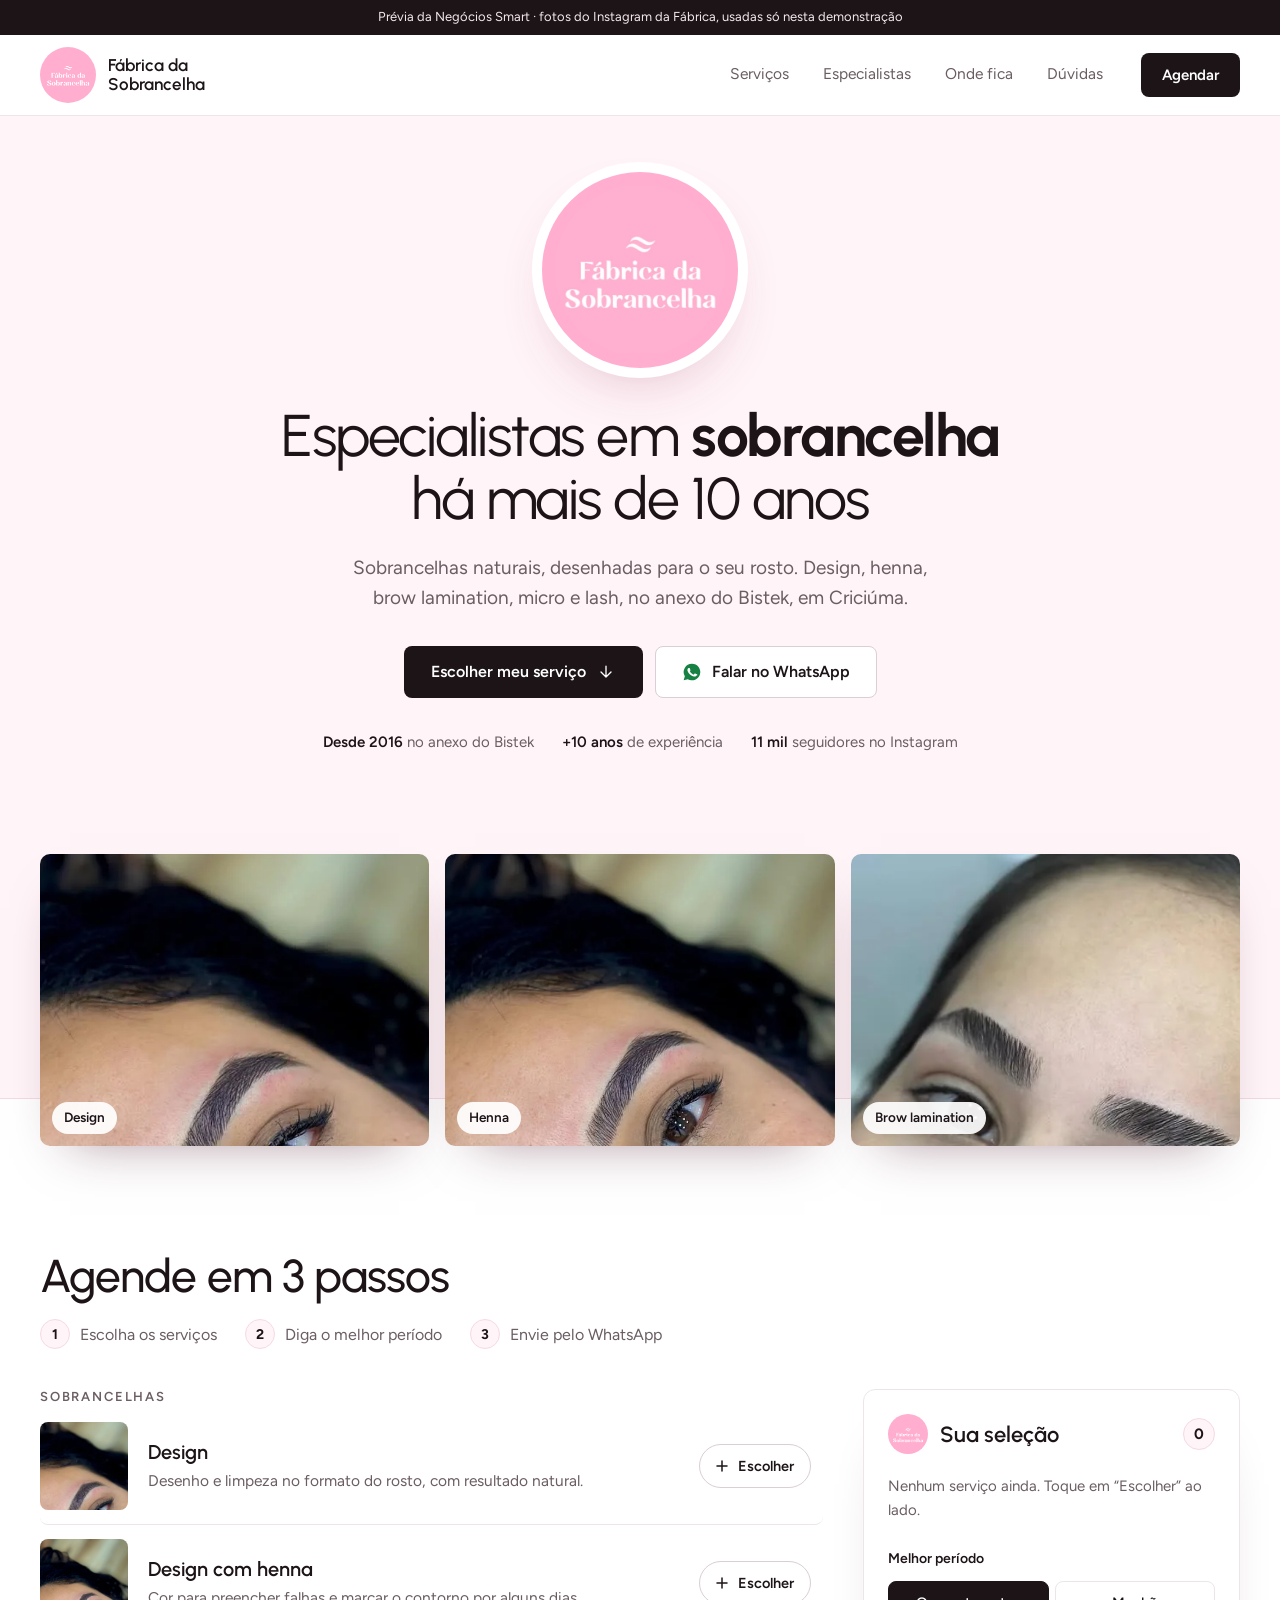
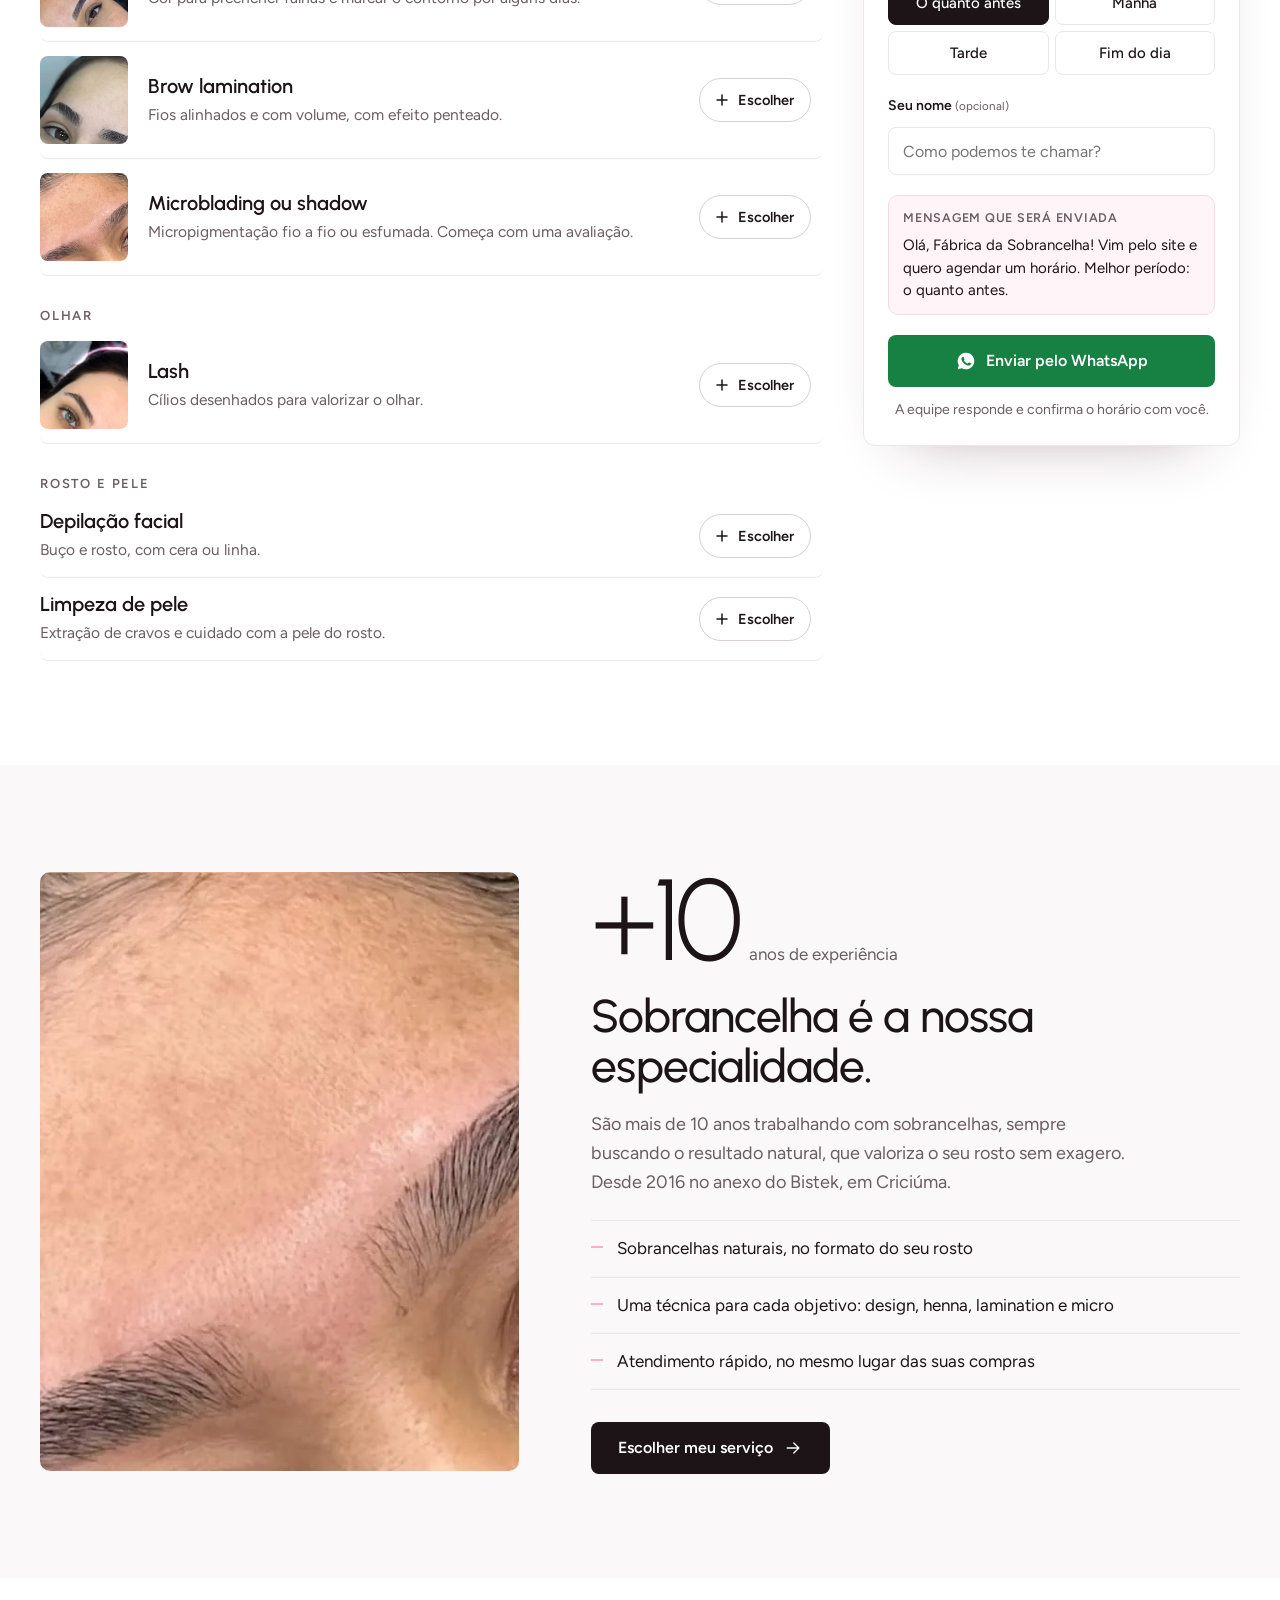
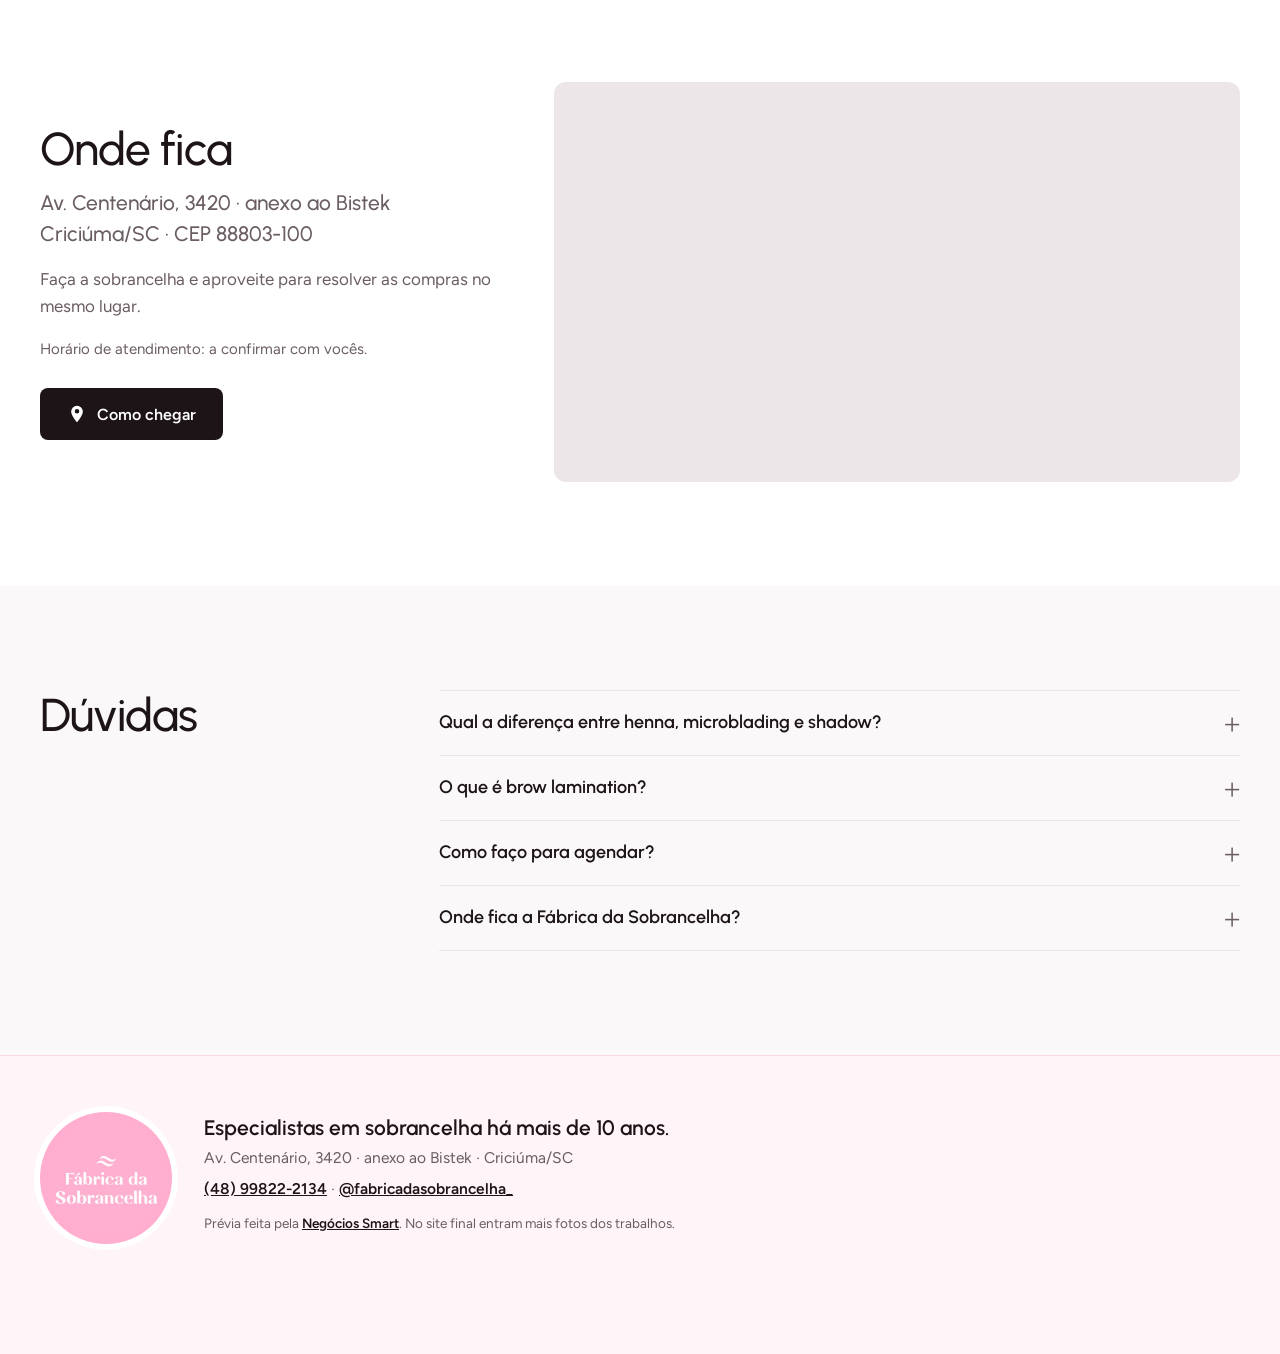
==== v6/index.html @ fb870a4c "v6 em /v6/: logo em destaque (herói centrado na marca), agendamento em 3 passos com botões 'Escolher" ====
<!doctype html>
<html lang="pt-BR">
<head>
<meta charset="utf-8">
<meta name="viewport" content="width=device-width, initial-scale=1, viewport-fit=cover">
<title>Especialistas em sobrancelha em Criciúma · Fábrica da Sobrancelha</title>
<meta name="description" content="Mais de 10 anos de experiência em sobrancelhas. Design, henna, brow lamination, microblading, shadow, lash e depilação facial. Desde 2016 no anexo do Bistek, em Criciúma.">
<meta name="robots" content="noindex, nofollow">
<meta name="theme-color" content="#fff4f8">
<meta property="og:type" content="website">
<meta property="og:title" content="Fábrica da Sobrancelha · Criciúma">
<meta property="og:description" content="Especialistas em sobrancelha há mais de 10 anos, no anexo do Bistek. Escolha o serviço e envie pelo WhatsApp.">
<meta property="og:image" content="https://gabrielmilano.github.io/fabrica-da-sobrancelha-mockup/assets/og.jpg">
<meta property="og:url" content="https://gabrielmilano.github.io/fabrica-da-sobrancelha-mockup/v6/">
<link rel="icon" type="image/png" href="../assets/icone-rosa-96.png">
<link rel="apple-touch-icon" href="../assets/icone-rosa-180.png">
<link rel="preload" as="image" href="../assets/logo-rosa-420.webp">
<link rel="preload" as="font" type="font/woff2" href="../assets/fonts/urbanist-latin.woff2" crossorigin>
<link rel="preload" as="font" type="font/woff2" href="../assets/fonts/figtree-latin.woff2" crossorigin>
<link rel="stylesheet" href="../assets/fabrica-v6.css?v=1">
<script type="application/ld+json">
{
  "@context": "https://schema.org",
  "@type": "BeautySalon",
  "name": "Fábrica da Sobrancelha",
  "telephone": "+55-48-99822-2134",
  "foundingDate": "2016",
  "image": "https://gabrielmilano.github.io/fabrica-da-sobrancelha-mockup/assets/og.jpg",
  "sameAs": ["https://www.instagram.com/fabricadasobrancelha_/"],
  "address": { "@type": "PostalAddress", "streetAddress": "Av. Centenário, 3420, anexo ao Bistek", "addressLocality": "Criciúma", "addressRegion": "SC", "postalCode": "88803-100", "addressCountry": "BR" },
  "aggregateRating": { "@type": "AggregateRating", "ratingValue": "4.9", "reviewCount": "424" }
}
</script>
</head>
<body>

<svg width="0" height="0" style="position:absolute" aria-hidden="true">
  <symbol id="zap" viewBox="0 0 24 24"><path fill="currentColor" d="M12 2a10 10 0 0 0-8.6 15.1L2 22l5-1.3A10 10 0 1 0 12 2zm5.4 14.2c-.2.6-1.3 1.2-1.8 1.2-.5.1-1 .2-3.3-.7-2.8-1.1-4.5-3.9-4.7-4.1-.1-.2-1.1-1.5-1.1-2.9s.7-2 1-2.3c.2-.3.5-.3.7-.3h.5c.2 0 .4 0 .6.5l.8 2c.1.2.1.4 0 .6l-.4.6c-.1.2-.3.3-.1.6.2.3.8 1.3 1.7 2.1 1.2 1 2.1 1.4 2.4 1.5.3.1.5.1.6-.1l.9-1c.2-.3.4-.2.7-.1l1.9.9c.3.1.5.2.5.3.1.2.1.7-.1 1.3z"/></symbol>
  <symbol id="mais" viewBox="0 0 24 24"><path d="M12 6v12M6 12h12" fill="none" stroke="currentColor" stroke-width="1.8" stroke-linecap="round"/></symbol>
  <symbol id="ok" viewBox="0 0 24 24"><path d="M6 12.5l4 4L18 8.5" fill="none" stroke="currentColor" stroke-width="2" stroke-linecap="round" stroke-linejoin="round"/></symbol>
  <symbol id="seta" viewBox="0 0 24 24"><path d="M5 12h13M13 6l6 6-6 6" fill="none" stroke="currentColor" stroke-width="1.6" stroke-linecap="round" stroke-linejoin="round"/></symbol>
  <symbol id="baixo" viewBox="0 0 24 24"><path d="M12 5v13M6 12l6 6 6-6" fill="none" stroke="currentColor" stroke-width="1.6" stroke-linecap="round" stroke-linejoin="round"/></symbol>
  <symbol id="pino" viewBox="0 0 24 24"><path fill="currentColor" d="M12 2a7 7 0 0 0-7 7c0 5.2 7 13 7 13s7-7.8 7-13a7 7 0 0 0-7-7zm0 9.5A2.5 2.5 0 1 1 12 6a2.5 2.5 0 0 1 0 5.5z"/></symbol>
</svg>

<a class="pular" href="#servicos">Pular para os serviços</a>
<div class="previa" role="note">Prévia da Negócios Smart · fotos do Instagram da Fábrica, usadas só nesta demonstração</div>

<header class="topo">
  <div class="wrap topo-in">
    <a class="marca" href="#inicio" aria-label="Fábrica da Sobrancelha, início"><img src="../assets/icone-rosa-180.png" alt="" width="180" height="174"><span>Fábrica da<br>Sobrancelha</span></a>
    <nav class="menu" id="menu" aria-label="Principal">
      <a href="#servicos">Serviços</a>
      <a href="#especialistas">Especialistas</a>
      <a href="#onde">Onde fica</a>
      <a href="#duvidas">Dúvidas</a>
    </nav>
    <a class="btn btn-tinta btn-sm topo-cta" href="#servicos">Agendar</a>
    <button type="button" class="menu-bt" id="menu-bt" aria-expanded="false" aria-controls="menu"><span class="so-leitor">Abrir menu</span><i></i><i></i></button>
  </div>
</header>

<main id="inicio">
  <!-- Herói: a marca no centro -->
  <section class="heroi">
    <div class="wrap heroi-in">
      <img class="heroi-logo" src="../assets/logo-rosa-420.webp" alt="Fábrica da Sobrancelha" width="420" height="407" fetchpriority="high">
      <h1 class="titulo">Especialistas em <b>sobrancelha</b> há mais de 10 anos</h1>
      <p class="lead">Sobrancelhas naturais, desenhadas para o seu rosto. Design, henna, brow lamination, micro e lash, no anexo do Bistek, em Criciúma.</p>
      <div class="acoes">
        <a class="btn btn-tinta" href="#servicos">Escolher meu serviço<svg aria-hidden="true"><use href="#baixo"/></svg></a>
        <a class="btn btn-linha" href="https://wa.me/5548998222134" target="_blank" rel="noopener"><svg class="zap-ic" aria-hidden="true"><use href="#zap"/></svg>Falar no WhatsApp</a>
      </div>
      <ul class="fatos">
        <li><b>Desde 2016</b> no anexo do Bistek</li>
        <li><b>+10 anos</b> de experiência</li>
        <li><b>11 mil</b> seguidores no Instagram</li>
      </ul>
    </div>
    <div class="wrap faixa-fotos">
      <figure><img src="../assets/fotos/design-detalhe.webp" alt="Design de sobrancelha feito na Fábrica" width="560" height="400"><figcaption>Design</figcaption></figure>
      <figure><img src="../assets/fotos/design-close.webp" alt="Sobrancelha com henna feita na Fábrica" width="640" height="640" style="object-position:50% 62%"><figcaption>Henna</figcaption></figure>
      <figure><img src="../assets/fotos/lamination.webp" alt="Sobrancelhas com brow lamination" width="640" height="340"><figcaption>Brow lamination</figcaption></figure>
    </div>
  </section>

  <!-- Agendamento: passos claros, cardápio e resumo -->
  <section class="bloco cardapio" id="servicos">
    <div class="wrap">
      <div class="cab rev">
        <h2>Agende em 3 passos</h2>
        <ol class="passos" aria-label="Como agendar">
          <li><b>1</b>Escolha os serviços</li>
          <li><b>2</b>Diga o melhor período</li>
          <li><b>3</b>Envie pelo WhatsApp</li>
        </ol>
      </div>

      <div class="cardapio-grade">
        <div class="lista rev">
          <h3 class="grupo-tit">Sobrancelhas</h3>
          <div class="item"><img src="../assets/fotos/design-detalhe.webp" alt="" width="560" height="400" loading="lazy"><div class="item-txt"><b>Design</b><span>Desenho e limpeza no formato do rosto, com resultado natural.</span></div><button type="button" class="pegar" data-op="design" aria-pressed="false"><svg class="i-mais" aria-hidden="true"><use href="#mais"/></svg><svg class="i-ok" aria-hidden="true"><use href="#ok"/></svg><span class="pegar-txt">Escolher</span><span class="so-leitor"> design</span></button></div>
          <div class="item"><img src="../assets/fotos/design-close.webp" alt="" width="640" height="640" loading="lazy" style="object-position:50% 62%"><div class="item-txt"><b>Design com henna</b><span>Cor para preencher falhas e marcar o contorno por alguns dias.</span></div><button type="button" class="pegar" data-op="henna" aria-pressed="false"><svg class="i-mais" aria-hidden="true"><use href="#mais"/></svg><svg class="i-ok" aria-hidden="true"><use href="#ok"/></svg><span class="pegar-txt">Escolher</span><span class="so-leitor"> design com henna</span></button></div>
          <div class="item"><img src="../assets/fotos/lamination.webp" alt="" width="640" height="340" loading="lazy"><div class="item-txt"><b>Brow lamination</b><span>Fios alinhados e com volume, com efeito penteado.</span></div><button type="button" class="pegar" data-op="lamination" aria-pressed="false"><svg class="i-mais" aria-hidden="true"><use href="#mais"/></svg><svg class="i-ok" aria-hidden="true"><use href="#ok"/></svg><span class="pegar-txt">Escolher</span><span class="so-leitor"> brow lamination</span></button></div>
          <div class="item"><img src="../assets/fotos/trabalho-close.webp" alt="" width="640" height="640" loading="lazy" style="object-position:72% 55%"><div class="item-txt"><b>Microblading ou shadow</b><span>Micropigmentação fio a fio ou esfumada. Começa com uma avaliação.</span></div><button type="button" class="pegar" data-op="micro" aria-pressed="false"><svg class="i-mais" aria-hidden="true"><use href="#mais"/></svg><svg class="i-ok" aria-hidden="true"><use href="#ok"/></svg><span class="pegar-txt">Escolher</span><span class="so-leitor"> microblading ou shadow</span></button></div>
          <h3 class="grupo-tit">Olhar</h3>
          <div class="item"><img src="../assets/fotos/lash.webp" alt="" width="600" height="360" loading="lazy"><div class="item-txt"><b>Lash</b><span>Cílios desenhados para valorizar o olhar.</span></div><button type="button" class="pegar" data-op="lash" aria-pressed="false"><svg class="i-mais" aria-hidden="true"><use href="#mais"/></svg><svg class="i-ok" aria-hidden="true"><use href="#ok"/></svg><span class="pegar-txt">Escolher</span><span class="so-leitor"> lash</span></button></div>
          <h3 class="grupo-tit">Rosto e pele</h3>
          <div class="item item-sem-foto"><div class="item-txt"><b>Depilação facial</b><span>Buço e rosto, com cera ou linha.</span></div><button type="button" class="pegar" data-op="depil" aria-pressed="false"><svg class="i-mais" aria-hidden="true"><use href="#mais"/></svg><svg class="i-ok" aria-hidden="true"><use href="#ok"/></svg><span class="pegar-txt">Escolher</span><span class="so-leitor"> depilação facial</span></button></div>
          <div class="item item-sem-foto"><div class="item-txt"><b>Limpeza de pele</b><span>Extração de cravos e cuidado com a pele do rosto.</span></div><button type="button" class="pegar" data-op="limpeza" aria-pressed="false"><svg class="i-mais" aria-hidden="true"><use href="#mais"/></svg><svg class="i-ok" aria-hidden="true"><use href="#ok"/></svg><span class="pegar-txt">Escolher</span><span class="so-leitor"> limpeza de pele</span></button></div>
        </div>

        <aside class="selecao rev" id="resumo" aria-labelledby="sel-tit" style="--d:.08s">
          <div class="sel-topo"><img src="../assets/icone-rosa-96.png" alt="" width="96" height="93"><h3 id="sel-tit">Sua seleção</h3><span class="contador" id="contador" aria-live="polite">0</span></div>
          <ul class="escolhidos" id="escolhidos"></ul>
          <fieldset class="periodo"><legend>Melhor período</legend><div class="seg">
            <button type="button" data-per="o quanto antes" aria-pressed="true">O quanto antes</button>
            <button type="button" data-per="de manhã" aria-pressed="false">Manhã</button>
            <button type="button" data-per="à tarde" aria-pressed="false">Tarde</button>
            <button type="button" data-per="no fim do dia" aria-pressed="false">Fim do dia</button>
          </div></fieldset>
          <label class="campo" for="f-nome"><span>Seu nome <small>(opcional)</small></span><input id="f-nome" autocomplete="given-name" placeholder="Como podemos te chamar?"></label>
          <div class="msg-box"><span>Mensagem que será enviada</span><p id="msg"></p></div>
          <a class="btn btn-zap btn-largo" id="enviar" href="https://wa.me/5548998222134" target="_blank" rel="noopener"><svg aria-hidden="true"><use href="#zap"/></svg>Enviar pelo WhatsApp</a>
          <p class="obs">A equipe responde e confirma o horário com você.</p>
        </aside>
      </div>
    </div>
  </section>

  <section class="bloco especialistas" id="especialistas">
    <div class="wrap esp-grade">
      <figure class="esp-foto rev"><img src="../assets/fotos/trabalho-close.webp" alt="Sobrancelha natural feita na Fábrica, vista de perto" width="640" height="640" loading="lazy"></figure>
      <div class="esp-txt rev" style="--d:.08s">
        <p class="esp-num"><b>+10</b> anos de experiência</p>
        <h2>Sobrancelha é a nossa especialidade.</h2>
        <p>São mais de 10 anos trabalhando com sobrancelhas, sempre buscando o resultado natural, que valoriza o seu rosto sem exagero. Desde 2016 no anexo do Bistek, em Criciúma.</p>
        <ul class="esp-lista">
          <li>Sobrancelhas naturais, no formato do seu rosto</li>
          <li>Uma técnica para cada objetivo: design, henna, lamination e micro</li>
          <li>Atendimento rápido, no mesmo lugar das suas compras</li>
        </ul>
        <a class="btn btn-tinta" href="#servicos">Escolher meu serviço<svg aria-hidden="true"><use href="#seta"/></svg></a>
      </div>
    </div>
  </section>

  <section class="bloco onde" id="onde">
    <div class="wrap onde-grade">
      <div class="onde-txt rev">
        <h2>Onde fica</h2>
        <p class="end">Av. Centenário, 3420 · anexo ao Bistek<br>Criciúma/SC · <span style="white-space:nowrap">CEP 88803-100</span></p>
        <p>Faça a sobrancelha e aproveite para resolver as compras no mesmo lugar.</p>
        <p class="nota">Horário de atendimento: a confirmar com vocês.</p>
        <a class="btn btn-tinta" href="https://www.google.com/maps/search/?api=1&amp;query=F%C3%A1brica+da+Sobrancelha+Bistek+Crici%C3%BAma" target="_blank" rel="noopener"><svg aria-hidden="true"><use href="#pino"/></svg>Como chegar</a>
      </div>
      <div class="onde-mapa rev" style="--d:.08s"><iframe title="Mapa: Fábrica da Sobrancelha, anexo ao Bistek, Av. Centenário, 3420, Criciúma" data-src="https://www.google.com/maps?q=F%C3%A1brica+da+Sobrancelha,+Av.+Centen%C3%A1rio,+3420,+Crici%C3%BAma+-+SC&amp;z=16&amp;output=embed" loading="lazy" referrerpolicy="no-referrer-when-downgrade" allowfullscreen></iframe></div>
    </div>
  </section>

  <section class="bloco faq-sec" id="duvidas">
    <div class="wrap faq-grade">
      <h2 class="rev">Dúvidas</h2>
      <div class="faq rev" style="--d:.08s">
        <details><summary>Qual a diferença entre henna, microblading e shadow?</summary><p>A henna colore os fios e a pele por alguns dias. O microblading desenha fio a fio, e o shadow faz um efeito esfumado, os dois com micropigmentação. Na avaliação, a designer indica o melhor para você.</p></details>
        <details><summary>O que é brow lamination?</summary><p>É uma técnica que alinha os fios e dá volume, deixando a sobrancelha com efeito penteado.</p></details>
        <details><summary>Como faço para agendar?</summary><p>Escolha o serviço aqui no site e envie pelo WhatsApp, ou chame direto no (48) 99822-2134. A equipe confirma o horário com você.</p></details>
        <details><summary>Onde fica a Fábrica da Sobrancelha?</summary><p>No anexo do Bistek da Av. Centenário, 3420, em Criciúma.</p></details>
      </div>
    </div>
  </section>
</main>

<footer class="rodape">
  <div class="wrap rodape-in">
    <img class="rodape-logo" src="../assets/logo-rosa-420.webp" alt="Fábrica da Sobrancelha" width="420" height="407" loading="lazy">
    <div class="rodape-txt">
      <p class="rodape-frase">Especialistas em sobrancelha há mais de 10 anos.</p>
      <p>Av. Centenário, 3420 · anexo ao Bistek · Criciúma/SC</p>
      <p><a href="https://wa.me/5548998222134" target="_blank" rel="noopener">(48) 99822-2134</a> · <a href="https://www.instagram.com/fabricadasobrancelha_/" target="_blank" rel="noopener">@fabricadasobrancelha_</a></p>
      <p class="ns">Prévia feita pela <a href="https://negociosmart.com.br" target="_blank" rel="noopener">Negócios Smart</a>. No site final entram mais fotos dos trabalhos.</p>
    </div>
  </div>
</footer>

<nav class="barra-cel" aria-label="Agendar">
  <a class="btn btn-tinta" href="#servicos" id="barra-btn">Escolher meu serviço</a>
</nav>

<script src="../assets/fabrica-v6.js?v=1" defer></script>
</body>
</html>
---- assets/fabrica-v6.css ----
/* Fábrica da Sobrancelha · prévia v6 (Negócios Smart)
   Pedido: a logo mais destacada + regras de UI/UX.
   - herói centrado na marca: logo grande no topo, título, ação principal e uma faixa com 3 trabalhos;
   - agendamento com os 3 passos explícitos, botões com texto ("Escolher"/"Escolhido"), contador e resumo;
   - menu que abre no celular, link "pular para os serviços", toques ≥ 44 px, texto ≥ 16 px, contraste ≥ 4,5:1;
   - branco, tinta quase preta e o rosa da marca em superfícies suaves (#fff4f8) e detalhes. */
@font-face { font-family: "Urbanist"; font-style: normal; font-weight: 200 700; font-display: swap; src: url(fonts/urbanist-latin.woff2) format("woff2"); unicode-range: U+0000-00FF, U+0131, U+0152-0153, U+02BB-02BC, U+02C6, U+02DA, U+02DC, U+0304, U+0308, U+0329, U+2000-206F, U+20AC, U+2122, U+2191, U+2193, U+2212, U+2215, U+FEFF, U+FFFD; }
@font-face { font-family: "Figtree"; font-style: normal; font-weight: 400 700; font-display: swap; src: url(fonts/figtree-latin.woff2) format("woff2"); unicode-range: U+0000-00FF, U+0131, U+0152-0153, U+02BB-02BC, U+02C6, U+02DA, U+02DC, U+0304, U+0308, U+0329, U+2000-206F, U+20AC, U+2122, U+2191, U+2193, U+2212, U+2215, U+FEFF, U+FFFD; }

:root {
  --rosa: #ffaecf;
  --rosa-sup: #fff4f8;
  --rosa-borda: #f6d9e6;
  --tinta: #1d1418;
  --suave: #6a5d63;
  --linha: #ece6e8;
  --fundo-2: #faf8f8;
  --zap: #178043;
  --display: "Urbanist", "Figtree", system-ui, sans-serif;
  --texto: "Figtree", system-ui, sans-serif;
}
* { box-sizing: border-box; }
html { scroll-behavior: smooth; scroll-padding-top: 90px; }
body { margin: 0; background: #fff; color: var(--tinta); font: 400 17px/1.6 var(--texto); overflow-x: hidden; }
img, svg { display: block; max-width: 100%; }
a { color: inherit; }
.wrap { width: min(1200px, 100% - 40px); margin-inline: auto; }
:focus-visible { outline: 2px solid var(--tinta); outline-offset: 3px; }
.so-leitor { position: absolute; width: 1px; height: 1px; overflow: hidden; clip: rect(0 0 0 0); white-space: nowrap; }
.pular { position: absolute; left: 12px; top: -60px; z-index: 60; background: var(--tinta); color: #fff; padding: 10px 16px; border-radius: 6px; text-decoration: none; }
.pular:focus { top: 12px; }
.previa { background: var(--tinta); color: #f4e9ee; text-align: center; font-size: 13px; padding: 7px 14px; }

/* ---------- botões ---------- */
.btn { display: inline-flex; align-items: center; justify-content: center; gap: 10px; min-height: 52px; padding: 0 26px; border-radius: 8px; border: 1px solid transparent; font: 600 16px var(--texto); text-decoration: none; cursor: pointer; transition: background-color .2s, border-color .2s; white-space: nowrap; }
.btn svg { width: 20px; height: 20px; flex: none; }
.btn-tinta { background: var(--tinta); color: #fff; }
.btn-tinta:hover { background: #000; }
.btn-linha { background: #fff; border-color: #d9cfd4; color: var(--tinta); }
.btn-linha:hover { border-color: var(--tinta); }
.btn-linha .zap-ic { color: var(--zap); }
.btn-zap { background: var(--zap); color: #fff; }
.btn-zap:hover { background: #126936; }
.btn-sm { min-height: 44px; padding: 0 20px; font-size: 15px; }
.btn-largo { width: 100%; }

/* ---------- topo ---------- */
.topo { position: sticky; top: 0; z-index: 30; background: rgba(255, 255, 255, .96); backdrop-filter: blur(12px); border-bottom: 1px solid var(--linha); }
.topo-in { display: flex; align-items: center; gap: 24px; height: 80px; }
.marca { display: flex; align-items: center; gap: 12px; text-decoration: none; margin-right: auto; }
.marca img { width: 56px; height: 56px; border-radius: 50%; object-fit: contain; padding: 4px; background: var(--rosa); }
.marca span { font: 600 17px/1.1 var(--display); }
.menu { display: flex; gap: 6px; }
.menu a { text-decoration: none; font-size: 15.5px; color: var(--suave); padding: 10px 14px; border-radius: 6px; transition: color .2s, background-color .2s; }
.menu a:hover { color: var(--tinta); background: var(--rosa-sup); }
.menu-bt { display: none; width: 46px; height: 46px; border: 1px solid var(--linha); border-radius: 8px; background: #fff; cursor: pointer; place-items: center; align-content: center; gap: 6px; }
.menu-bt i { display: block; width: 20px; height: 2px; background: var(--tinta); transition: transform .25s; }
.menu-bt[aria-expanded="true"] i:first-of-type { transform: translateY(4px) rotate(45deg); }
.menu-bt[aria-expanded="true"] i:last-of-type { transform: translateY(-4px) rotate(-45deg); }

/* ---------- herói: a marca no centro ---------- */
.heroi { background: var(--rosa-sup); padding: 56px 0 0; border-bottom: 1px solid var(--rosa-borda); }
.heroi-in { text-align: center; display: grid; justify-items: center; }
.heroi-logo { width: 196px; height: 196px; border-radius: 50%; object-fit: contain; padding: 12px; background: var(--rosa); box-shadow: 0 0 0 10px #fff, 0 24px 60px -24px rgba(160, 60, 100, .45); margin-bottom: 36px; }
.titulo { margin: 0; max-width: 860px; font: 400 clamp(38px, 4.6vw, 64px)/1.08 var(--display); letter-spacing: -.025em; text-wrap: balance; }
.titulo b { font-weight: 700; }
.lead { font-size: 19px; line-height: 1.6; color: var(--suave); margin: 22px 0 32px; max-width: 620px; }
.acoes { display: flex; flex-wrap: wrap; justify-content: center; gap: 12px; }
.fatos { list-style: none; display: flex; flex-wrap: wrap; justify-content: center; gap: 8px 28px; margin: 32px 0 0; padding: 0; font-size: 15px; color: var(--suave); }
.fatos b { color: var(--tinta); font-weight: 600; }
.faixa-fotos { display: grid; grid-template-columns: repeat(3, minmax(0, 1fr)); gap: 16px; margin-top: 52px; transform: translateY(48px); }
.faixa-fotos figure { margin: 0; position: relative; aspect-ratio: 4 / 3; border-radius: 10px; overflow: hidden; background: #fff; box-shadow: 0 24px 50px -30px rgba(80, 30, 50, .5); }
.faixa-fotos img { width: 100%; height: 100%; object-fit: cover; }
.faixa-fotos figcaption { position: absolute; left: 12px; bottom: 12px; background: rgba(255, 255, 255, .92); padding: 5px 12px; border-radius: 999px; font-size: 13.5px; font-weight: 600; }

/* ---------- seções ---------- */
.bloco { padding: 104px 0; }
.cardapio { padding-top: 152px; }
.cab { margin-bottom: 40px; }
.cab h2, .esp-txt h2, .onde-txt h2, .faq-grade h2 { margin: 0 0 14px; font: 500 clamp(32px, 3.6vw, 48px)/1.1 var(--display); letter-spacing: -.02em; }

/* passos explícitos */
.passos { list-style: none; margin: 18px 0 0; padding: 0; display: flex; flex-wrap: wrap; gap: 10px 28px; }
.passos li { display: flex; align-items: center; gap: 10px; font-size: 16px; color: var(--suave); }
.passos b { width: 30px; height: 30px; border-radius: 50%; background: var(--rosa-sup); border: 1px solid var(--rosa-borda); color: var(--tinta); display: grid; place-items: center; font: 700 14px var(--texto); }

/* ---------- cardápio + seleção ---------- */
.cardapio-grade { display: grid; grid-template-columns: minmax(0, 1.35fr) minmax(0, .65fr); gap: 40px; align-items: start; }
.grupo-tit { margin: 32px 0 4px; font: 600 13px var(--texto); letter-spacing: .14em; text-transform: uppercase; color: var(--suave); }
.grupo-tit:first-child { margin-top: 0; }
.item { display: grid; grid-template-columns: 88px minmax(0, 1fr) auto; align-items: center; gap: 20px; padding: 14px 12px 14px 0; border-bottom: 1px solid var(--linha); border-radius: 8px; transition: background-color .25s; }
.item-sem-foto { grid-template-columns: minmax(0, 1fr) auto; }
.item img { width: 88px; height: 88px; object-fit: cover; border-radius: 8px; }
.item-txt b { display: block; font: 600 20px/1.25 var(--display); }
.item-txt span { display: block; margin-top: 4px; font-size: 15.5px; color: var(--suave); }
.item.on { background: var(--rosa-sup); }
.pegar { display: inline-flex; align-items: center; gap: 6px; min-height: 44px; padding: 0 16px 0 12px; border-radius: 999px; border: 1px solid #d9cfd4; background: #fff; color: var(--tinta); font: 600 14.5px var(--texto); cursor: pointer; transition: background-color .2s, border-color .2s, color .2s; white-space: nowrap; }
.pegar:hover { border-color: var(--tinta); }
.pegar svg { width: 20px; height: 20px; }
.pegar .i-ok { display: none; }
.pegar[aria-pressed="true"] { background: var(--tinta); border-color: var(--tinta); color: #fff; }
.pegar[aria-pressed="true"] .i-mais { display: none; }
.pegar[aria-pressed="true"] .i-ok { display: block; }

.selecao { position: sticky; top: 100px; background: #fff; border: 1px solid var(--linha); border-radius: 12px; padding: 24px; display: grid; gap: 20px; box-shadow: 0 30px 60px -44px rgba(80, 30, 50, .45); }
.sel-topo { display: flex; align-items: center; gap: 12px; }
.sel-topo img { width: 40px; height: 40px; border-radius: 50%; object-fit: contain; padding: 3px; background: var(--rosa); }
.sel-topo h3 { margin: 0; font: 600 22px var(--display); flex: 1; }
.contador { min-width: 32px; height: 32px; border-radius: 999px; background: var(--rosa-sup); border: 1px solid var(--rosa-borda); display: grid; place-items: center; font-weight: 700; font-size: 15px; padding: 0 8px; }
.escolhidos { list-style: none; margin: 0; padding: 0; display: grid; gap: 6px; }
.escolhidos li { display: flex; justify-content: space-between; align-items: center; gap: 10px; font-size: 16px; padding-bottom: 6px; border-bottom: 1px dashed var(--linha); }
.escolhidos li span { flex: 1; }
.escolhidos li button { border: 0; background: none; color: var(--suave); font-size: 14px; cursor: pointer; text-decoration: underline; min-height: 40px; padding: 0 4px; }
.escolhidos .vazio { color: var(--suave); border: 0; font-size: 15px; }
.periodo { border: 0; margin: 0; padding: 0; }
.periodo legend, .campo { font-size: 14px; font-weight: 600; color: var(--tinta); padding: 0; }
.campo small { font-weight: 400; color: var(--suave); }
.seg { display: grid; grid-template-columns: 1fr 1fr; gap: 6px; margin-top: 10px; }
.seg button { min-height: 44px; border: 1px solid var(--linha); background: #fff; border-radius: 8px; font: 500 15px var(--texto); color: var(--tinta); cursor: pointer; transition: border-color .2s, background-color .2s, color .2s; }
.seg button:hover { border-color: #cfc5ca; }
.seg button[aria-pressed="true"] { background: var(--tinta); border-color: var(--tinta); color: #fff; }
.campo { display: grid; gap: 10px; }
.campo input { font: 400 16px var(--texto); color: var(--tinta); min-height: 48px; padding: 0 14px; border-radius: 8px; border: 1px solid var(--linha); background: #fff; }
.campo input:focus { border-color: var(--tinta); outline: none; box-shadow: 0 0 0 3px var(--rosa-sup); }
.msg-box { background: var(--rosa-sup); border: 1px solid var(--rosa-borda); border-radius: 10px; padding: 12px 14px; }
.msg-box span { display: block; font-size: 12.5px; font-weight: 600; letter-spacing: .06em; text-transform: uppercase; color: var(--suave); margin-bottom: 6px; }
.msg-box p { margin: 0; font-size: 15px; line-height: 1.5; }
.msg-box p.mudou { animation: aparece .3s ease; }
.selecao.pisca { animation: pisca .9s ease; }
@keyframes pisca { 30% { box-shadow: 0 0 0 6px rgba(255, 174, 207, .6); } }
@keyframes aparece { from { opacity: .3; } to { opacity: 1; } }
.obs { margin: -8px 0 0; font-size: 14px; color: var(--suave); text-align: center; }

/* ---------- especialistas ---------- */
.especialistas { background: var(--fundo-2); }
.esp-grade { display: grid; grid-template-columns: minmax(0, .85fr) minmax(0, 1.15fr); gap: 72px; align-items: center; }
.esp-foto { margin: 0; aspect-ratio: 4 / 5; overflow: hidden; border-radius: 10px; }
.esp-foto img { width: 100%; height: 100%; object-fit: cover; object-position: 70% 50%; }
.esp-num { margin: 0 0 18px; font-size: 17px; color: var(--suave); display: flex; align-items: baseline; gap: 12px; }
.esp-num b { font: 300 clamp(80px, 9vw, 120px)/.9 var(--display); letter-spacing: -.05em; color: var(--tinta); }
.esp-txt > p:not(.esp-num) { color: var(--suave); font-size: 18px; max-width: 540px; }
.esp-lista { list-style: none; margin: 24px 0 32px; padding: 0; border-top: 1px solid var(--linha); }
.esp-lista li { padding: 14px 0 14px 26px; border-bottom: 1px solid var(--linha); position: relative; }
.esp-lista li::before { content: ""; position: absolute; left: 0; top: 25px; width: 12px; height: 2px; background: var(--rosa); }

/* ---------- onde ---------- */
.onde-grade { display: grid; grid-template-columns: minmax(0, .8fr) minmax(0, 1.2fr); gap: 56px; align-items: center; }
.onde-txt .end { font: 500 21px/1.45 var(--display); margin: 0 0 14px; }
.onde-txt p { color: var(--suave); }
.nota { font-size: 15px; }
.onde-txt .btn { margin-top: 12px; }
.onde-mapa { border-radius: 12px; overflow: hidden; min-height: 400px; background: var(--linha); }
.onde-mapa iframe { width: 100%; height: 100%; min-height: 400px; border: 0; display: block; }

/* ---------- FAQ ---------- */
.faq-sec { background: var(--fundo-2); }
.faq-grade { display: grid; grid-template-columns: minmax(0, .6fr) minmax(0, 1.4fr); gap: 56px; align-items: start; }
.faq { border-top: 1px solid var(--linha); }
.faq details { border-bottom: 1px solid var(--linha); }
.faq summary { cursor: pointer; list-style: none; display: flex; justify-content: space-between; align-items: center; gap: 16px; min-height: 64px; font: 600 18px/1.3 var(--display); }
.faq summary::-webkit-details-marker { display: none; }
.faq summary::after { content: "+"; flex: none; font: 300 28px var(--display); color: var(--suave); transition: transform .3s; }
.faq details[open] summary::after { transform: rotate(45deg); }
.faq p { margin: 0 0 22px; color: var(--suave); max-width: 640px; }

/* ---------- rodapé ---------- */
.rodape { background: var(--rosa-sup); border-top: 1px solid var(--rosa-borda); padding: 56px 0 110px; }
.rodape-in { display: flex; align-items: center; gap: 32px; flex-wrap: wrap; }
.rodape-logo { width: 132px; height: 132px; border-radius: 50%; object-fit: contain; padding: 8px; background: var(--rosa); box-shadow: 0 0 0 6px #fff; }
.rodape-txt p { margin: 0 0 6px; color: var(--suave); font-size: 15.5px; }
.rodape-frase { font: 600 21px var(--display) !important; color: var(--tinta) !important; }
.rodape a { color: var(--tinta); font-weight: 600; }
.ns { font-size: 13.5px !important; margin-top: 12px !important; }

.barra-cel { display: none; }

.rev { opacity: 0; transform: translateY(20px); transition: opacity .7s ease, transform .8s cubic-bezier(.2, .7, .2, 1); transition-delay: var(--d, 0s); }
.rev.vis { opacity: 1; transform: none; }

/* ---------- responsivo ---------- */
@media (max-width: 1060px) {
  .menu-bt { display: grid; }
  .topo-cta { display: none; }
  .menu { display: none; position: absolute; left: 0; right: 0; top: 100%; flex-direction: column; gap: 0; background: #fff; border-bottom: 1px solid var(--linha); padding: 8px 20px 16px; box-shadow: 0 20px 30px -20px rgba(0, 0, 0, .2); }
  .menu.aberto { display: flex; }
  .menu a { padding: 14px 4px; border-bottom: 1px solid var(--linha); font-size: 17px; color: var(--tinta); }
  .topo { position: sticky; }
  .topo-in { position: static; }
  .cardapio-grade, .esp-grade, .onde-grade, .faq-grade { grid-template-columns: 1fr; gap: 36px; }
  .selecao { position: static; }
  .esp-foto { max-width: 460px; }
}
@media (max-width: 640px) {
  body { font-size: 16px; }
  .wrap { width: min(1200px, 100% - 32px); }
  .topo-in { height: 68px; }
  .marca img { width: 46px; height: 46px; }
  .marca span { font-size: 15.5px; }
  .heroi { padding-top: 36px; }
  .heroi-logo { width: 140px; height: 140px; padding: 9px; box-shadow: 0 0 0 8px #fff, 0 20px 50px -24px rgba(160, 60, 100, .45); margin-bottom: 28px; }
  .titulo { font-size: clamp(32px, 9vw, 40px); }
  .lead { font-size: 17px; }
  .acoes { width: 100%; }
  .acoes .btn { width: 100%; }
  .fatos { flex-direction: column; gap: 4px; }
  .faixa-fotos { grid-template-columns: repeat(3, minmax(0, 1fr)); gap: 8px; margin-top: 36px; transform: translateY(32px); }
  .faixa-fotos figure { aspect-ratio: 3 / 4; border-radius: 8px; }
  .faixa-fotos figcaption { left: 6px; right: 6px; bottom: 6px; font-size: 11.5px; padding: 3px 6px; text-align: center; }
  .bloco { padding: 72px 0; }
  .cardapio { padding-top: 104px; }
  .passos { flex-direction: column; gap: 8px; }
  .item { grid-template-columns: 64px minmax(0, 1fr); gap: 12px 14px; padding-right: 0; }
  .item-sem-foto { grid-template-columns: minmax(0, 1fr); }
  .item img { width: 64px; height: 64px; grid-row: span 2; }
  .item-txt b { font-size: 18px; }
  .item-txt span { font-size: 15px; }
  .pegar { justify-self: start; }
  .selecao { padding: 20px 16px; }
  .onde-mapa, .onde-mapa iframe { min-height: 300px; }
  .rodape { padding-bottom: 120px; }
  .rodape-logo { width: 104px; height: 104px; }
  .barra-cel { display: block; position: fixed; left: 0; right: 0; bottom: 0; z-index: 40; padding: 10px 12px max(10px, env(safe-area-inset-bottom)); background: rgba(255, 255, 255, .97); backdrop-filter: blur(10px); border-top: 1px solid var(--linha); }
  .barra-cel .btn { width: 100%; }
}
@media (prefers-reduced-motion: reduce) {
  html { scroll-behavior: auto; }
  .rev { transform: none; }
}
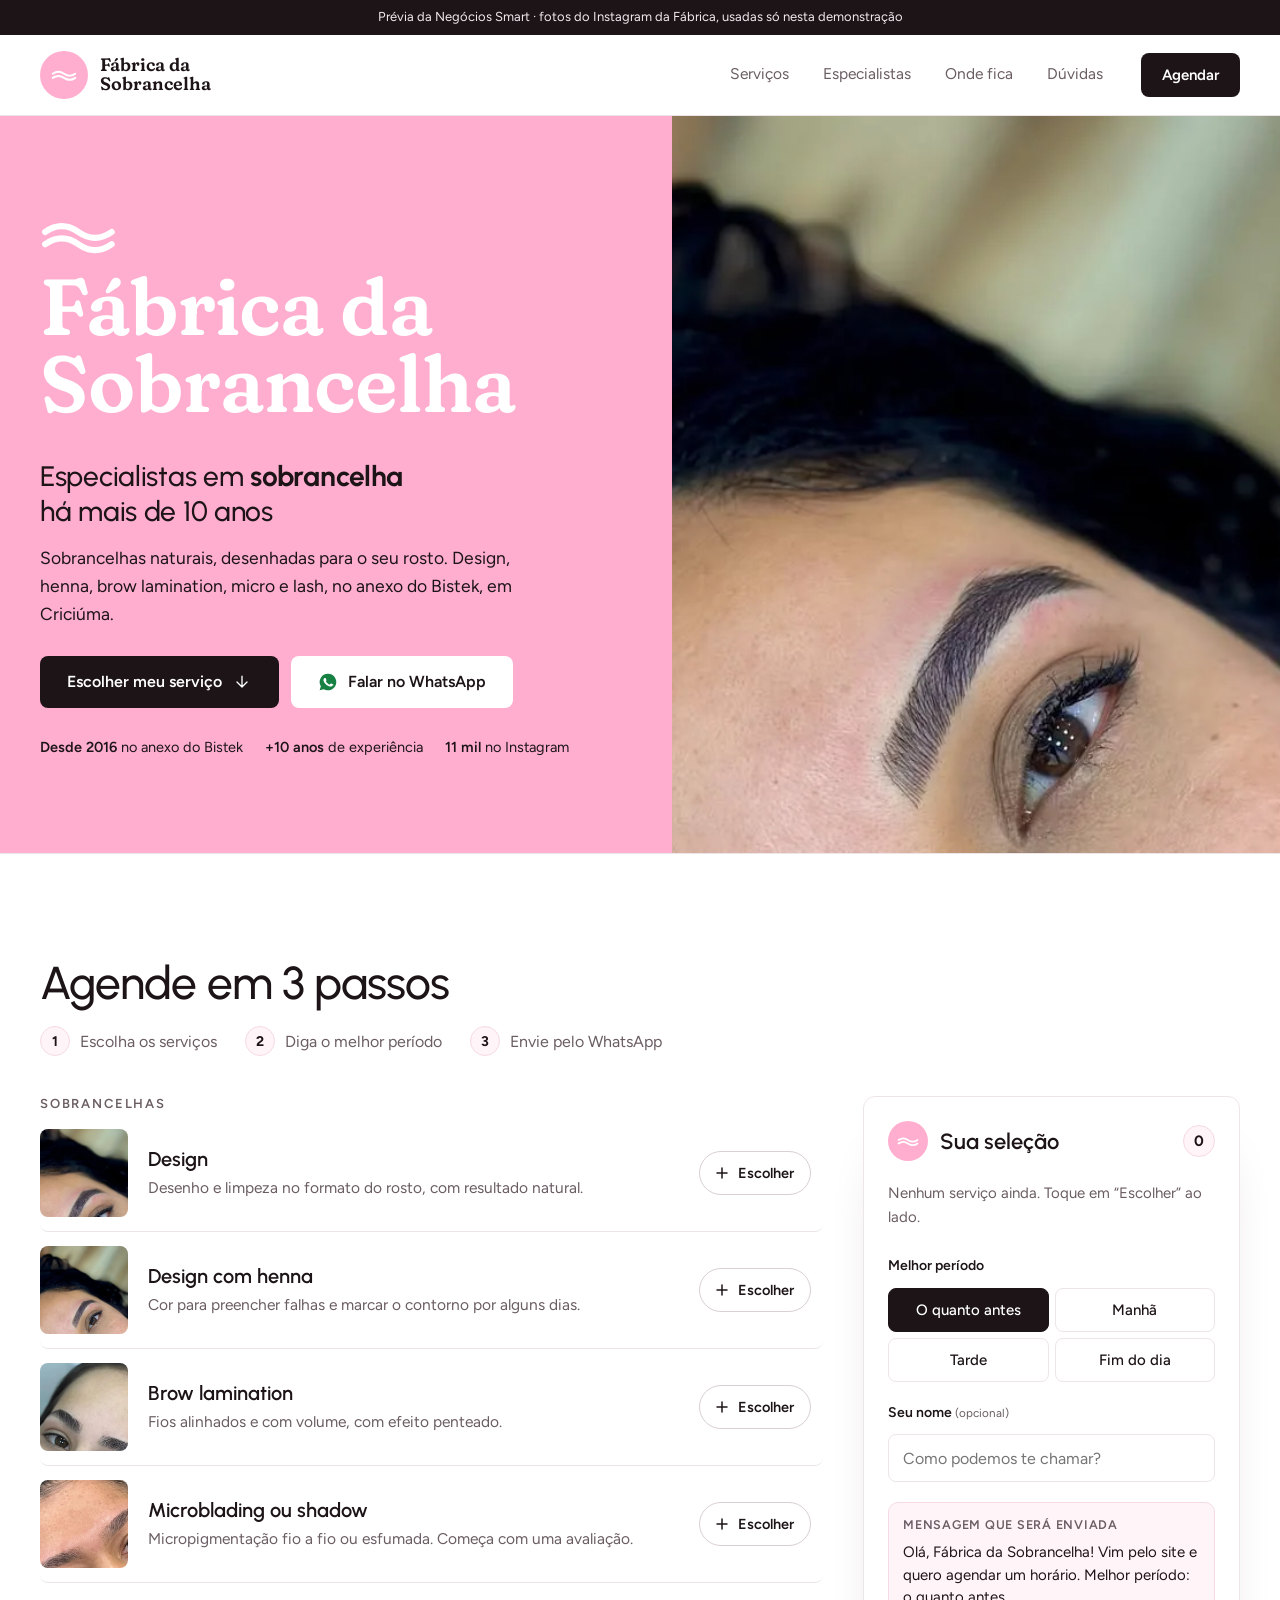
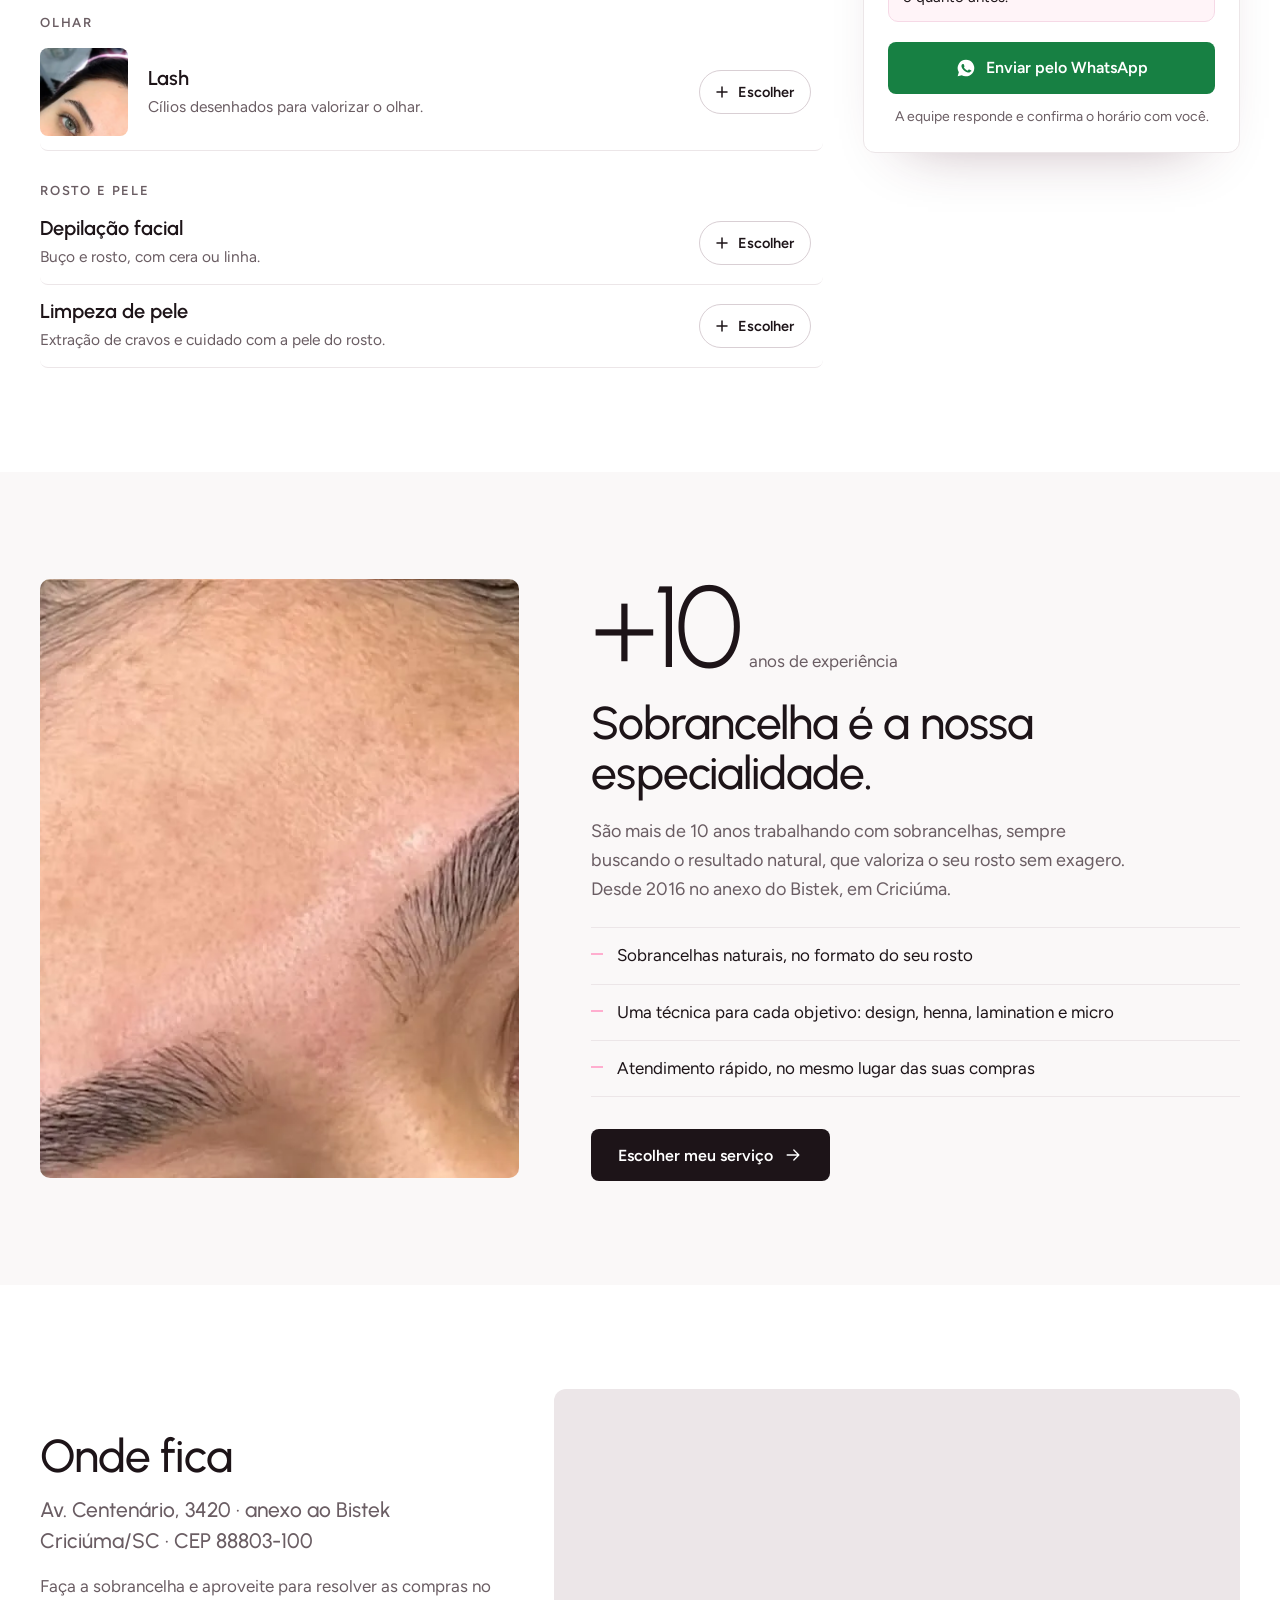
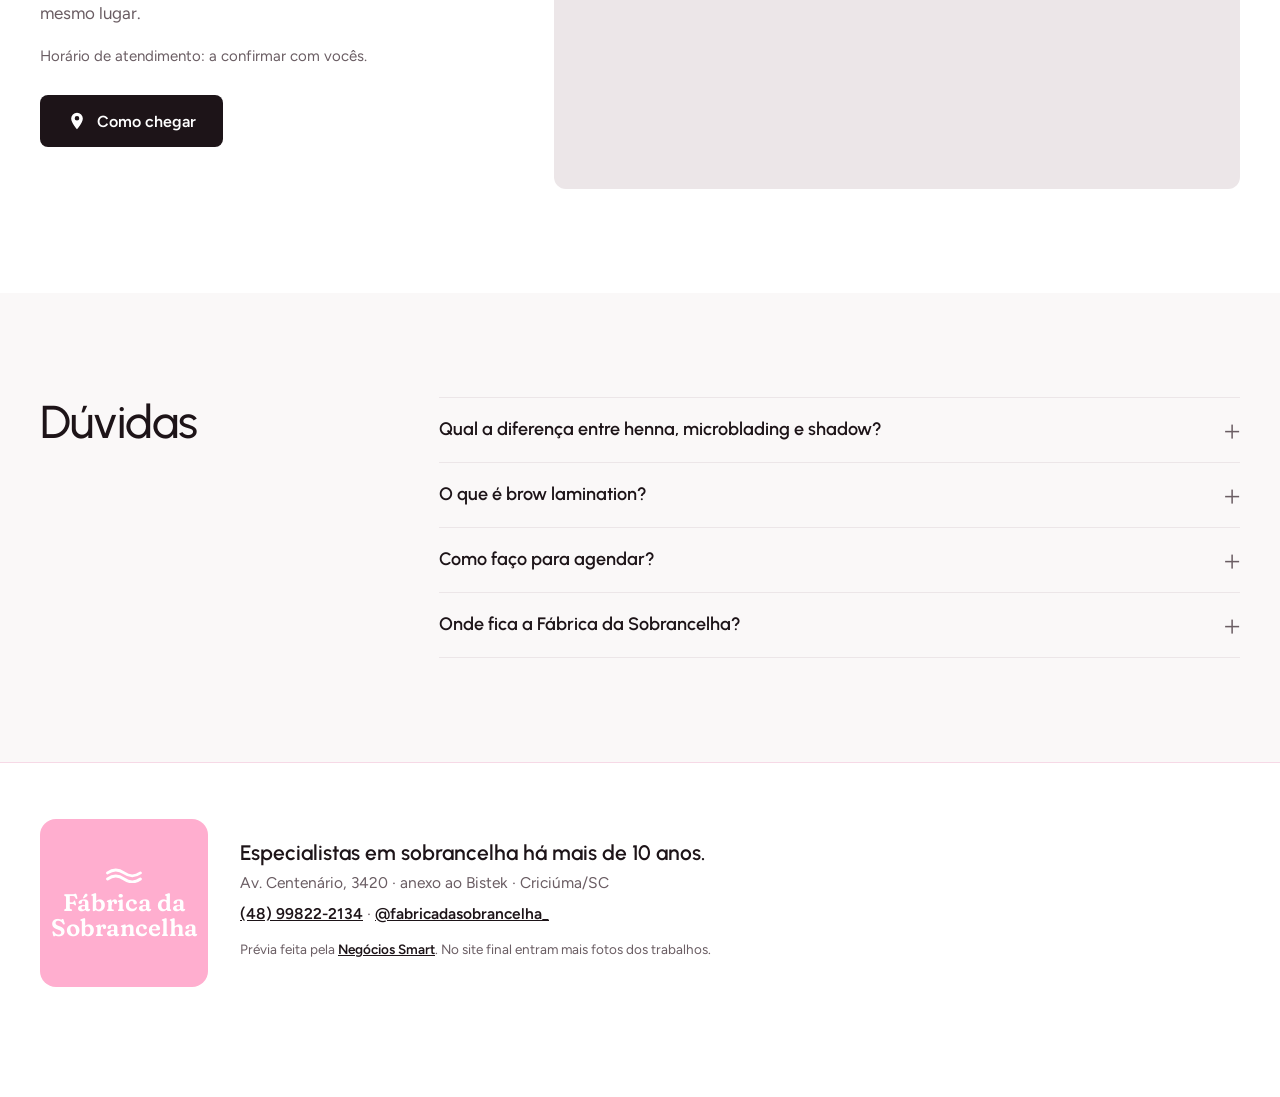
==== commit c9df1493: "v6.1: logo em vetor (mesma letra e ondas), grande no painel rosa do herói, no cabeçalho, na seleção " ====
--- a/v6/index.html
+++ b/v6/index.html
@@ -6,7 +6,7 @@
 <title>Especialistas em sobrancelha em Criciúma · Fábrica da Sobrancelha</title>
 <meta name="description" content="Mais de 10 anos de experiência em sobrancelhas. Design, henna, brow lamination, microblading, shadow, lash e depilação facial. Desde 2016 no anexo do Bistek, em Criciúma.">
 <meta name="robots" content="noindex, nofollow">
-<meta name="theme-color" content="#fff4f8">
+<meta name="theme-color" content="#ffaecf">
 <meta property="og:type" content="website">
 <meta property="og:title" content="Fábrica da Sobrancelha · Criciúma">
 <meta property="og:description" content="Especialistas em sobrancelha há mais de 10 anos, no anexo do Bistek. Escolha o serviço e envie pelo WhatsApp.">
@@ -14,10 +14,10 @@
 <meta property="og:url" content="https://gabrielmilano.github.io/fabrica-da-sobrancelha-mockup/v6/">
 <link rel="icon" type="image/png" href="../assets/icone-rosa-96.png">
 <link rel="apple-touch-icon" href="../assets/icone-rosa-180.png">
-<link rel="preload" as="image" href="../assets/logo-rosa-420.webp">
+<link rel="preload" as="font" type="font/woff2" href="../assets/fonts/fraunces-latin.woff2" crossorigin>
 <link rel="preload" as="font" type="font/woff2" href="../assets/fonts/urbanist-latin.woff2" crossorigin>
 <link rel="preload" as="font" type="font/woff2" href="../assets/fonts/figtree-latin.woff2" crossorigin>
-<link rel="stylesheet" href="../assets/fabrica-v6.css?v=1">
+<link rel="stylesheet" href="../assets/fabrica-v6.css?v=3">
 <script type="application/ld+json">
 {
   "@context": "https://schema.org",
@@ -48,7 +48,7 @@
 
 <header class="topo">
   <div class="wrap topo-in">
-    <a class="marca" href="#inicio" aria-label="Fábrica da Sobrancelha, início"><img src="../assets/icone-rosa-180.png" alt="" width="180" height="174"><span>Fábrica da<br>Sobrancelha</span></a>
+    <a class="marca" href="#inicio" aria-label="Fábrica da Sobrancelha, início"><span class="selo-mini"><svg class="ondas" viewBox="0 0 120 56" aria-hidden="true"><path d="M8 22c17-12 35-12 52 0s35 12 52 0M8 41c17-12 35-12 52 0s35 12 52 0"/></svg></span><span class="marca-txt">Fábrica da<br>Sobrancelha</span></a>
     <nav class="menu" id="menu" aria-label="Principal">
       <a href="#servicos">Serviços</a>
       <a href="#especialistas">Especialistas</a>
@@ -63,25 +63,23 @@
 <main id="inicio">
   <!-- Herói: a marca no centro -->
   <section class="heroi">
-    <div class="wrap heroi-in">
-      <img class="heroi-logo" src="../assets/logo-rosa-420.webp" alt="Fábrica da Sobrancelha" width="420" height="407" fetchpriority="high">
+    <div class="heroi-marca">
+      <div class="logo-vetor" role="img" aria-label="Fábrica da Sobrancelha"><svg class="ondas" viewBox="0 0 120 56" aria-hidden="true"><path d="M8 22c17-12 35-12 52 0s35 12 52 0M8 41c17-12 35-12 52 0s35 12 52 0"/></svg><span>Fábrica da<br>Sobrancelha</span></div>
       <h1 class="titulo">Especialistas em <b>sobrancelha</b> há mais de 10 anos</h1>
       <p class="lead">Sobrancelhas naturais, desenhadas para o seu rosto. Design, henna, brow lamination, micro e lash, no anexo do Bistek, em Criciúma.</p>
       <div class="acoes">
         <a class="btn btn-tinta" href="#servicos">Escolher meu serviço<svg aria-hidden="true"><use href="#baixo"/></svg></a>
-        <a class="btn btn-linha" href="https://wa.me/5548998222134" target="_blank" rel="noopener"><svg class="zap-ic" aria-hidden="true"><use href="#zap"/></svg>Falar no WhatsApp</a>
+        <a class="btn btn-branco" href="https://wa.me/5548998222134" target="_blank" rel="noopener"><svg class="zap-ic" aria-hidden="true"><use href="#zap"/></svg>Falar no WhatsApp</a>
       </div>
       <ul class="fatos">
         <li><b>Desde 2016</b> no anexo do Bistek</li>
         <li><b>+10 anos</b> de experiência</li>
-        <li><b>11 mil</b> seguidores no Instagram</li>
+        <li><b>11 mil</b> no Instagram</li>
       </ul>
     </div>
-    <div class="wrap faixa-fotos">
-      <figure><img src="../assets/fotos/design-detalhe.webp" alt="Design de sobrancelha feito na Fábrica" width="560" height="400"><figcaption>Design</figcaption></figure>
-      <figure><img src="../assets/fotos/design-close.webp" alt="Sobrancelha com henna feita na Fábrica" width="640" height="640" style="object-position:50% 62%"><figcaption>Henna</figcaption></figure>
-      <figure><img src="../assets/fotos/lamination.webp" alt="Sobrancelhas com brow lamination" width="640" height="340"><figcaption>Brow lamination</figcaption></figure>
-    </div>
+    <figure class="heroi-foto">
+      <img src="../assets/fotos/design-close.webp" alt="Sobrancelha com design e henna feita na Fábrica" width="640" height="640" fetchpriority="high">
+    </figure>
   </section>
 
   <!-- Agendamento: passos claros, cardápio e resumo -->
@@ -111,7 +109,7 @@
         </div>
 
         <aside class="selecao rev" id="resumo" aria-labelledby="sel-tit" style="--d:.08s">
-          <div class="sel-topo"><img src="../assets/icone-rosa-96.png" alt="" width="96" height="93"><h3 id="sel-tit">Sua seleção</h3><span class="contador" id="contador" aria-live="polite">0</span></div>
+          <div class="sel-topo"><span class="selo-mini"><svg class="ondas" viewBox="0 0 120 56" aria-hidden="true"><path d="M8 22c17-12 35-12 52 0s35 12 52 0M8 41c17-12 35-12 52 0s35 12 52 0"/></svg></span><h3 id="sel-tit">Sua seleção</h3><span class="contador" id="contador" aria-live="polite">0</span></div>
           <ul class="escolhidos" id="escolhidos"></ul>
           <fieldset class="periodo"><legend>Melhor período</legend><div class="seg">
             <button type="button" data-per="o quanto antes" aria-pressed="true">O quanto antes</button>
@@ -173,7 +171,7 @@
 
 <footer class="rodape">
   <div class="wrap rodape-in">
-    <img class="rodape-logo" src="../assets/logo-rosa-420.webp" alt="Fábrica da Sobrancelha" width="420" height="407" loading="lazy">
+    <div class="logo-bloco" role="img" aria-label="Fábrica da Sobrancelha"><svg class="ondas" viewBox="0 0 120 56" aria-hidden="true"><path d="M8 22c17-12 35-12 52 0s35 12 52 0M8 41c17-12 35-12 52 0s35 12 52 0"/></svg><span>Fábrica da<br>Sobrancelha</span></div>
     <div class="rodape-txt">
       <p class="rodape-frase">Especialistas em sobrancelha há mais de 10 anos.</p>
       <p>Av. Centenário, 3420 · anexo ao Bistek · Criciúma/SC</p>
@@ -187,6 +185,6 @@
   <a class="btn btn-tinta" href="#servicos" id="barra-btn">Escolher meu serviço</a>
 </nav>
 
-<script src="../assets/fabrica-v6.js?v=1" defer></script>
+<script src="../assets/fabrica-v6.js?v=2" defer></script>
 </body>
 </html>
--- a/assets/fabrica-v6.css
+++ b/assets/fabrica-v6.css
@@ -5,6 +5,7 @@
    - menu que abre no celular, link "pular para os serviços", toques ≥ 44 px, texto ≥ 16 px, contraste ≥ 4,5:1;
    - branco, tinta quase preta e o rosa da marca em superfícies suaves (#fff4f8) e detalhes. */
 @font-face { font-family: "Urbanist"; font-style: normal; font-weight: 200 700; font-display: swap; src: url(fonts/urbanist-latin.woff2) format("woff2"); unicode-range: U+0000-00FF, U+0131, U+0152-0153, U+02BB-02BC, U+02C6, U+02DA, U+02DC, U+0304, U+0308, U+0329, U+2000-206F, U+20AC, U+2122, U+2191, U+2193, U+2212, U+2215, U+FEFF, U+FFFD; }
+@font-face { font-family: "Fraunces"; font-style: normal; font-weight: 500 800; font-display: swap; src: url(fonts/fraunces-latin.woff2) format("woff2"); }
 @font-face { font-family: "Figtree"; font-style: normal; font-weight: 400 700; font-display: swap; src: url(fonts/figtree-latin.woff2) format("woff2"); unicode-range: U+0000-00FF, U+0131, U+0152-0153, U+02BB-02BC, U+02C6, U+02DA, U+02DC, U+0304, U+0308, U+0329, U+2000-206F, U+20AC, U+2122, U+2191, U+2193, U+2212, U+2215, U+FEFF, U+FFFD; }
 
 :root {
@@ -226,3 +227,57 @@
   html { scroll-behavior: auto; }
   .rev { transform: none; }
 }
+
+/* ---------- v6.1: logo em vetor (mesma letra e ondas da marca, nítida em qualquer tamanho) ---------- */
+:root { --marca: "Fraunces", Georgia, serif; }
+.ondas { display: block; fill: none; stroke: currentColor; stroke-width: 9; stroke-linecap: round; }
+.selo-mini { width: 48px; height: 48px; border-radius: 50%; background: var(--rosa); color: #fff; display: grid; place-items: center; flex: none; }
+.selo-mini .ondas { width: 26px; }
+.marca .marca-txt { font: 600 18px/1.02 var(--marca); font-variation-settings: "opsz" 9; color: var(--tinta); }
+.marca span:not(.selo-mini):not(.marca-txt) { display: none; }
+
+.heroi { display: grid; grid-template-columns: minmax(0, 1.05fr) minmax(0, .95fr); padding: 0; background: #fff; border-bottom: 1px solid var(--linha); min-height: min(82vh, 760px); }
+.heroi-marca { background: var(--rosa); color: var(--tinta); padding: 64px 56px 56px max(20px, calc((100vw - 1200px) / 2)); display: flex; flex-direction: column; justify-content: center; }
+.logo-vetor { color: #fff; margin-bottom: 36px; }
+.logo-vetor .ondas { width: clamp(60px, 6vw, 84px); margin-bottom: 14px; stroke-width: 9.5; }
+.logo-vetor span { display: block; font: 600 clamp(52px, 6.2vw, 92px)/.98 var(--marca); font-variation-settings: "opsz" 9; letter-spacing: -.012em; }
+.heroi-marca .titulo { max-width: 560px; font: 500 clamp(24px, 2.2vw, 31px)/1.25 var(--display); letter-spacing: -.01em; text-wrap: balance; }
+.heroi-marca .titulo b { font-weight: 700; }
+.heroi-marca .lead { color: var(--tinta); margin: 14px 0 28px; font-size: 17.5px; max-width: 520px; }
+.heroi-marca .acoes { justify-content: flex-start; }
+.btn-branco { background: #fff; color: var(--tinta); }
+.btn-branco:hover { background: #fff7fa; }
+.btn-branco .zap-ic { color: var(--zap); }
+.heroi-marca .fatos { justify-content: flex-start; margin-top: 28px; color: var(--tinta); gap: 6px 22px; font-size: 14.5px; }
+.heroi-foto { position: relative; margin: 0; min-height: 420px; background: var(--fundo-2); }
+.heroi-foto img { position: absolute; inset: 0; width: 100%; height: 100%; object-fit: cover; object-position: 45% 50%; }
+.cardapio { padding-top: 104px; }
+.sel-topo .selo-mini { width: 40px; height: 40px; }
+.sel-topo .selo-mini .ondas { width: 22px; }
+.logo-bloco { width: 168px; height: 168px; border-radius: 16px; background: var(--rosa); color: #fff; display: grid; place-content: center; justify-items: center; text-align: center; padding: 16px; flex: none; }
+.logo-bloco .ondas { width: 38px; margin-bottom: 8px; }
+.logo-bloco span { font: 600 24px/1.02 var(--marca); font-variation-settings: "opsz" 9; }
+.rodape { background: #fff; }
+
+@media (max-width: 1060px) {
+  .heroi { grid-template-columns: 1fr; min-height: 0; }
+  .heroi-marca { padding: 48px 20px 44px; }
+  .heroi-foto { min-height: 0; aspect-ratio: 16 / 10; }
+}
+@media (max-width: 640px) {
+  .marca .marca-txt { font-size: 16px; }
+  .selo-mini { width: 44px; height: 44px; }
+  .heroi-marca { padding: 36px 16px 36px; }
+  .logo-vetor { margin-bottom: 26px; }
+  .logo-vetor span { font-size: clamp(44px, 13vw, 56px); }
+  .heroi-marca .titulo { font-size: 23px; }
+  .heroi-marca .lead { font-size: 16.5px; }
+  .heroi-marca .fatos { flex-direction: column; gap: 2px; }
+  .heroi-foto { aspect-ratio: 4 / 3; }
+  .logo-bloco { width: 128px; height: 128px; }
+  .logo-bloco span { font-size: 18px; }
+  .logo-bloco .ondas { width: 30px; }
+}
+
+.barra-cel { transition: transform .3s ease; }
+.barra-cel.oculta { transform: translateY(110%); }
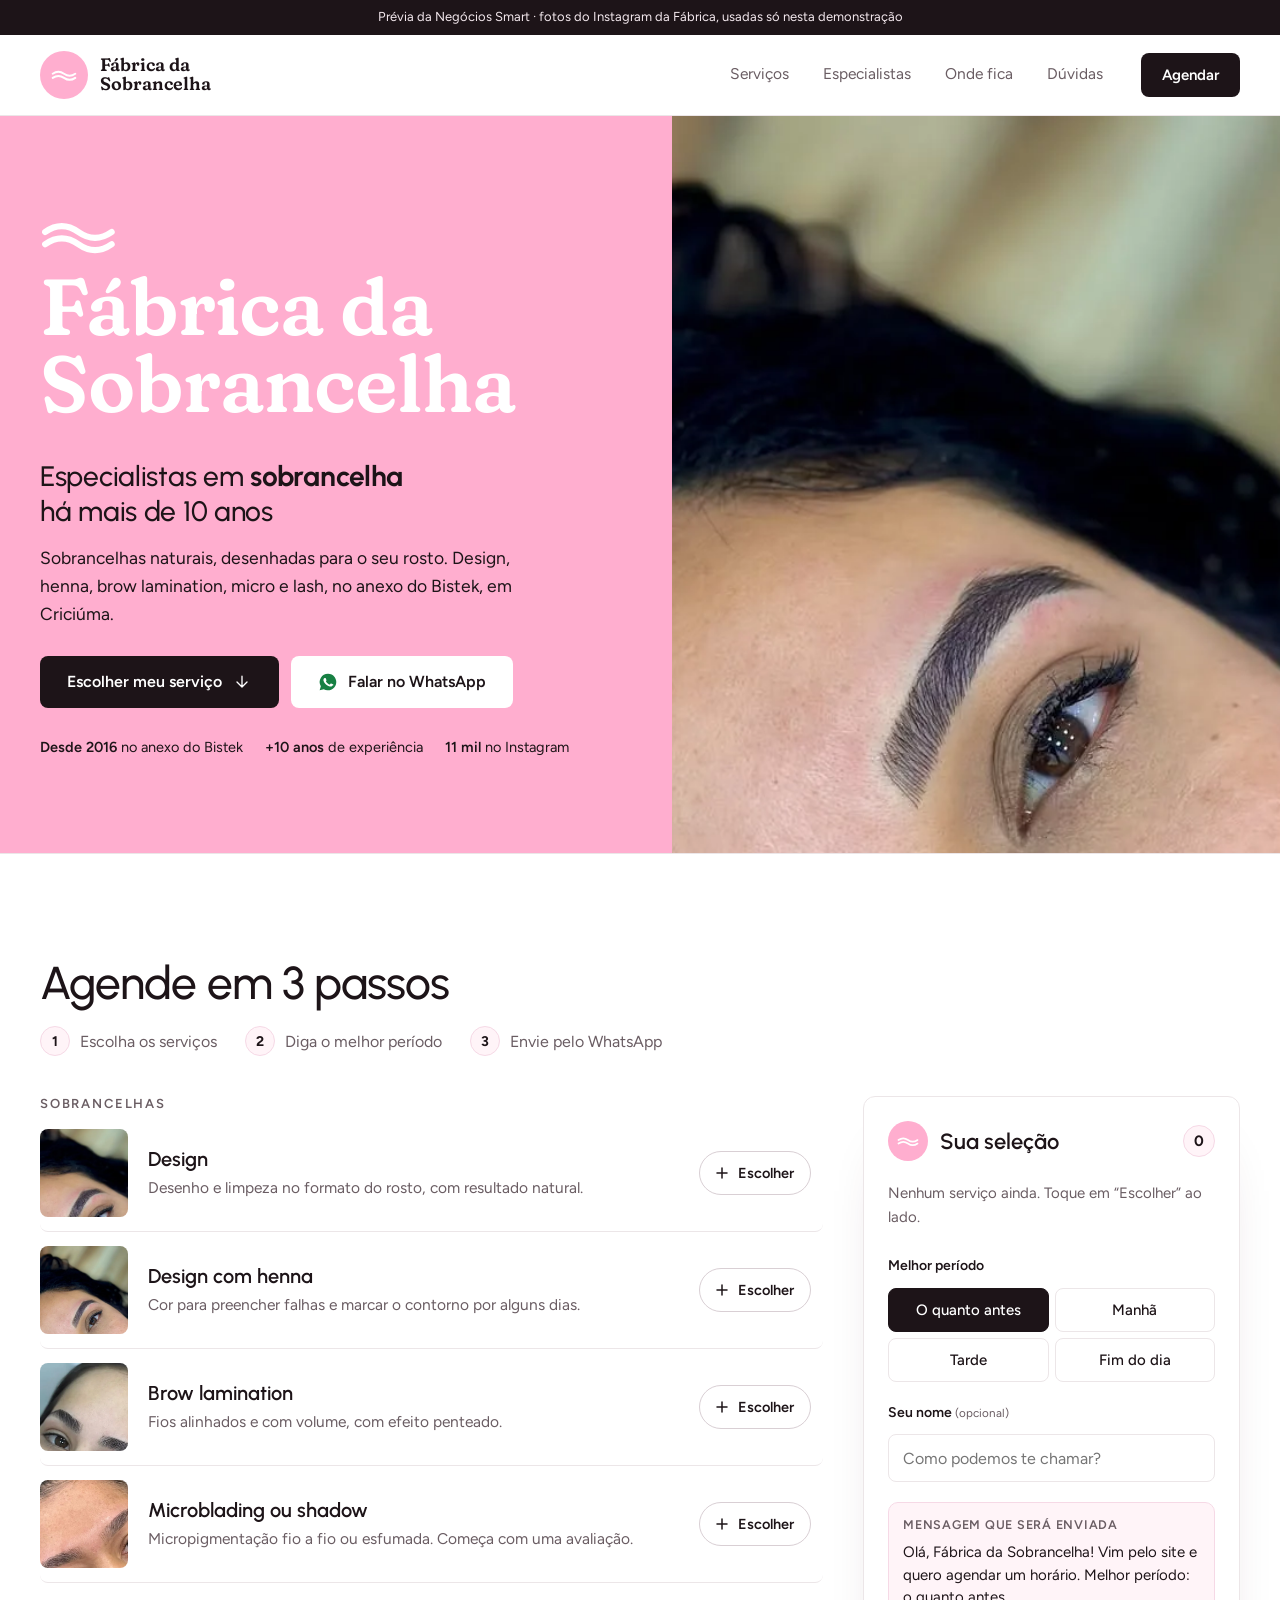
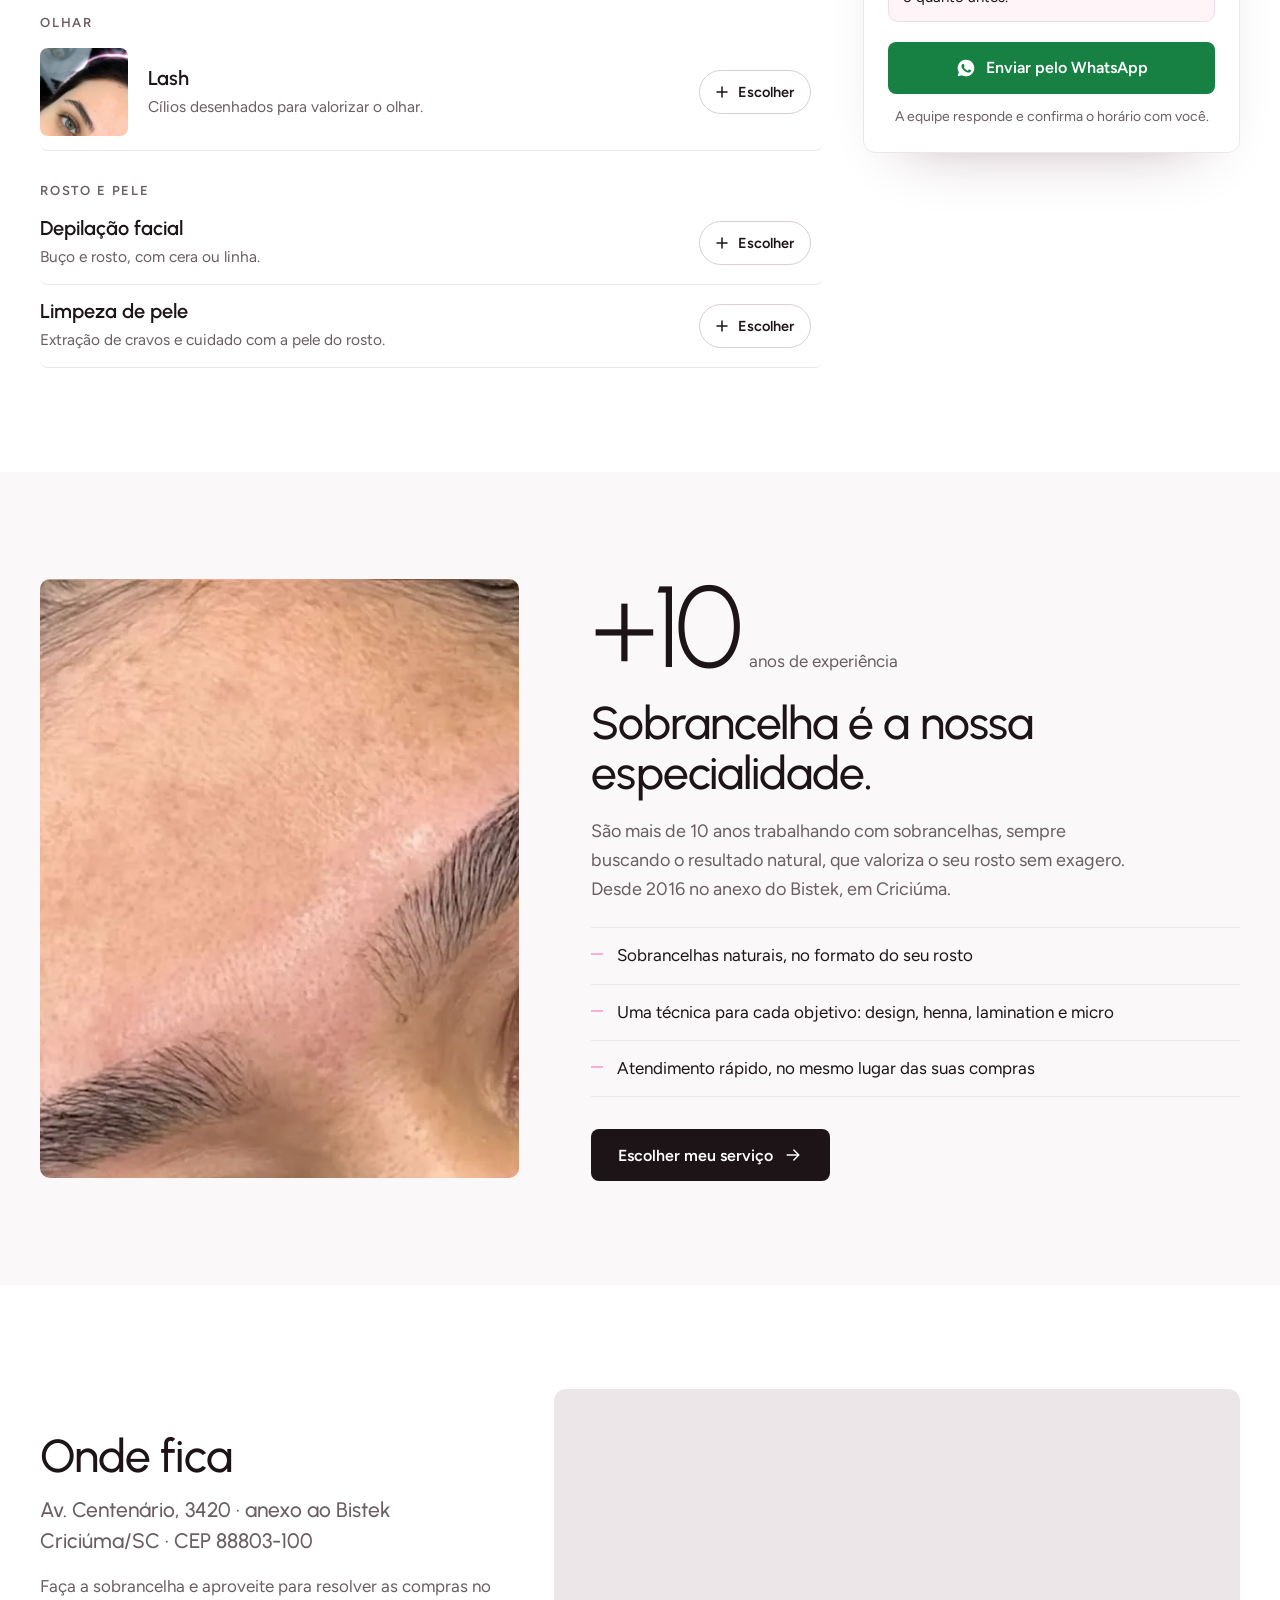
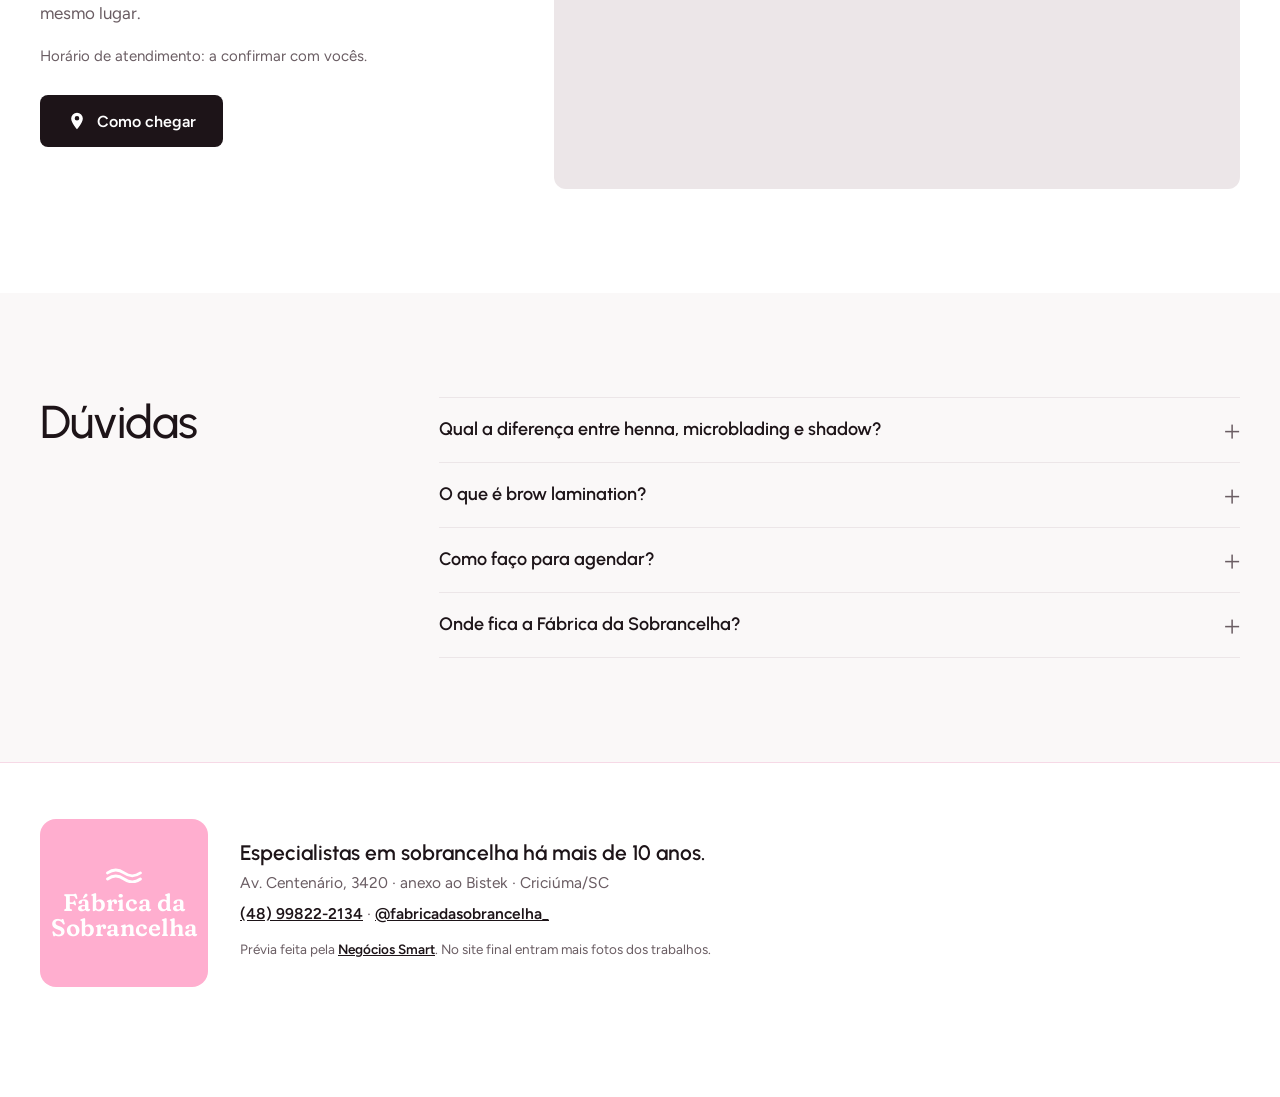
==== commit 96712a7e: "Texto da logo em vetor marcado como decorativo (o nome vem do aria-label) Co-Authored-By: Claude Opu" ====
--- a/v6/index.html
+++ b/v6/index.html
@@ -64,7 +64,7 @@
   <!-- Herói: a marca no centro -->
   <section class="heroi">
     <div class="heroi-marca">
-      <div class="logo-vetor" role="img" aria-label="Fábrica da Sobrancelha"><svg class="ondas" viewBox="0 0 120 56" aria-hidden="true"><path d="M8 22c17-12 35-12 52 0s35 12 52 0M8 41c17-12 35-12 52 0s35 12 52 0"/></svg><span>Fábrica da<br>Sobrancelha</span></div>
+      <div class="logo-vetor" role="img" aria-label="Fábrica da Sobrancelha"><svg class="ondas" viewBox="0 0 120 56" aria-hidden="true"><path d="M8 22c17-12 35-12 52 0s35 12 52 0M8 41c17-12 35-12 52 0s35 12 52 0"/></svg><span aria-hidden="true">Fábrica da<br>Sobrancelha</span></div>
       <h1 class="titulo">Especialistas em <b>sobrancelha</b> há mais de 10 anos</h1>
       <p class="lead">Sobrancelhas naturais, desenhadas para o seu rosto. Design, henna, brow lamination, micro e lash, no anexo do Bistek, em Criciúma.</p>
       <div class="acoes">
@@ -171,7 +171,7 @@
 
 <footer class="rodape">
   <div class="wrap rodape-in">
-    <div class="logo-bloco" role="img" aria-label="Fábrica da Sobrancelha"><svg class="ondas" viewBox="0 0 120 56" aria-hidden="true"><path d="M8 22c17-12 35-12 52 0s35 12 52 0M8 41c17-12 35-12 52 0s35 12 52 0"/></svg><span>Fábrica da<br>Sobrancelha</span></div>
+    <div class="logo-bloco" role="img" aria-label="Fábrica da Sobrancelha"><svg class="ondas" viewBox="0 0 120 56" aria-hidden="true"><path d="M8 22c17-12 35-12 52 0s35 12 52 0M8 41c17-12 35-12 52 0s35 12 52 0"/></svg><span aria-hidden="true">Fábrica da<br>Sobrancelha</span></div>
     <div class="rodape-txt">
       <p class="rodape-frase">Especialistas em sobrancelha há mais de 10 anos.</p>
       <p>Av. Centenário, 3420 · anexo ao Bistek · Criciúma/SC</p>
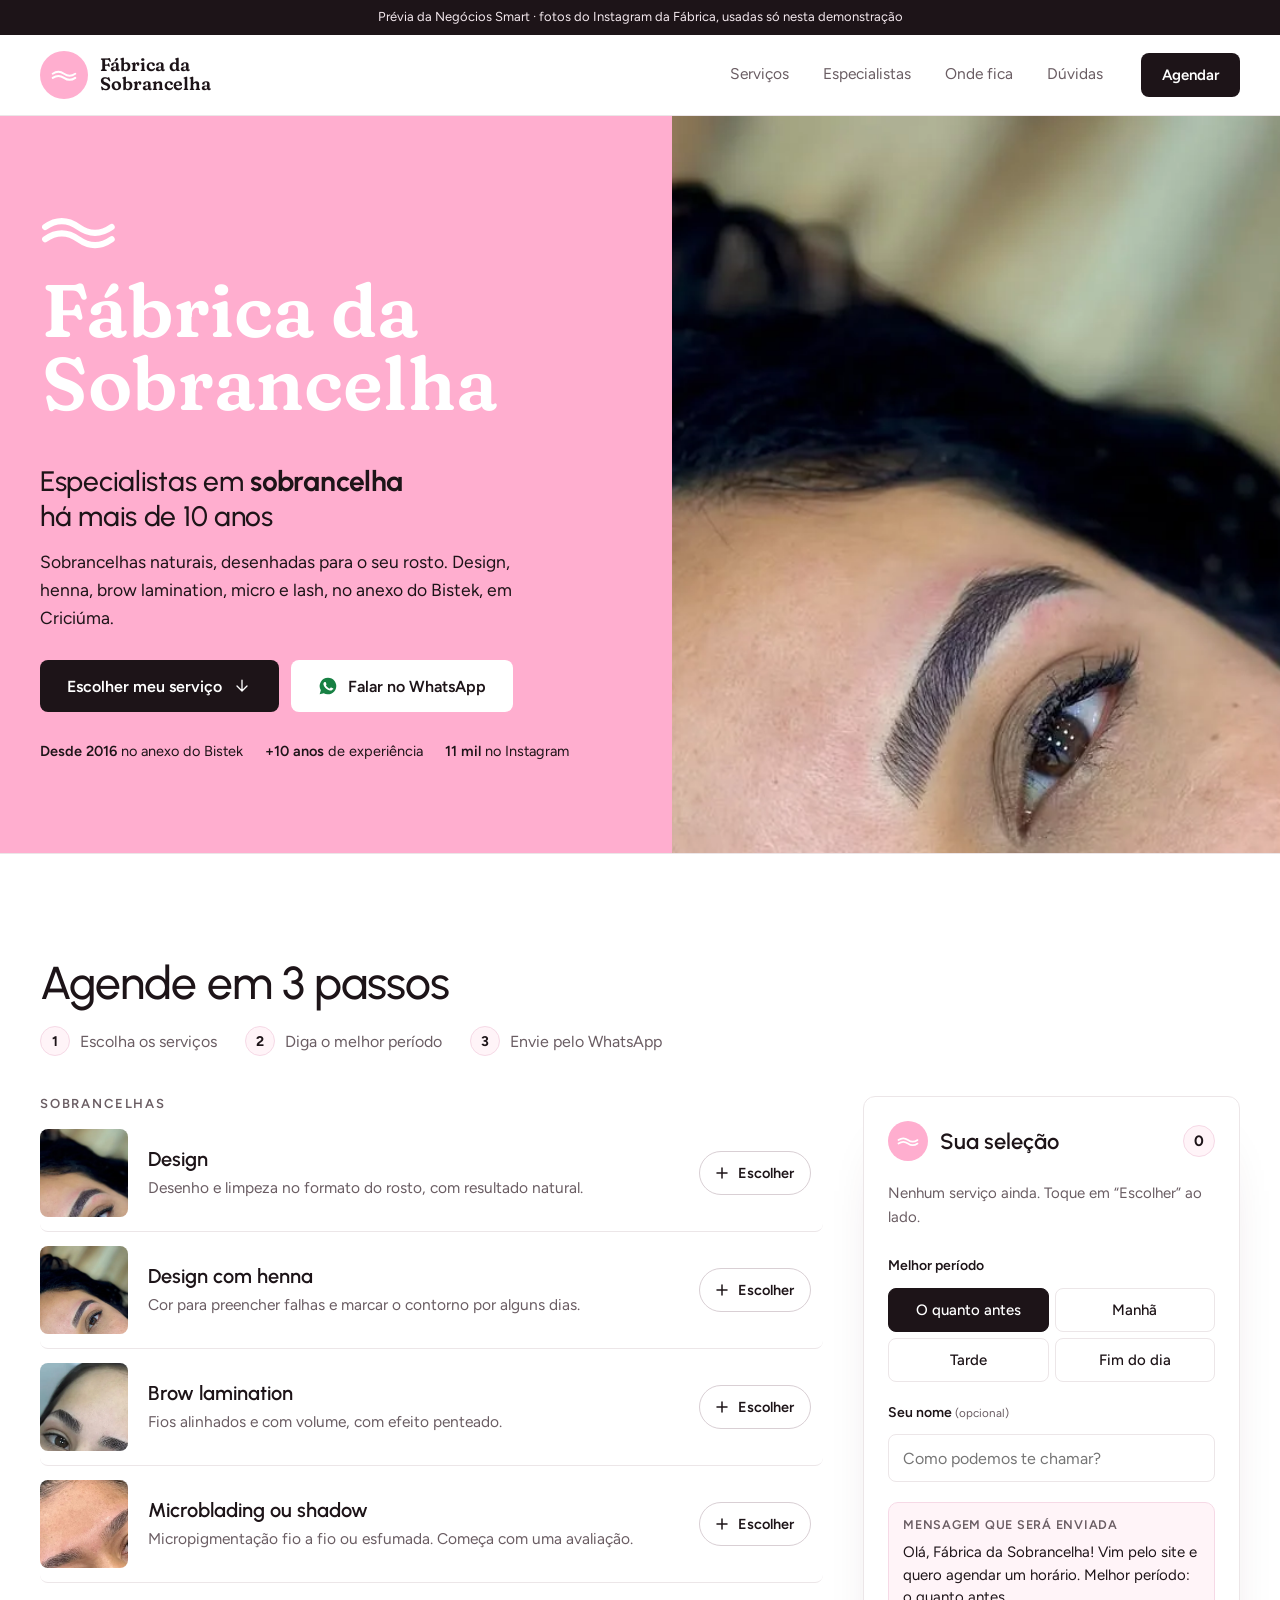
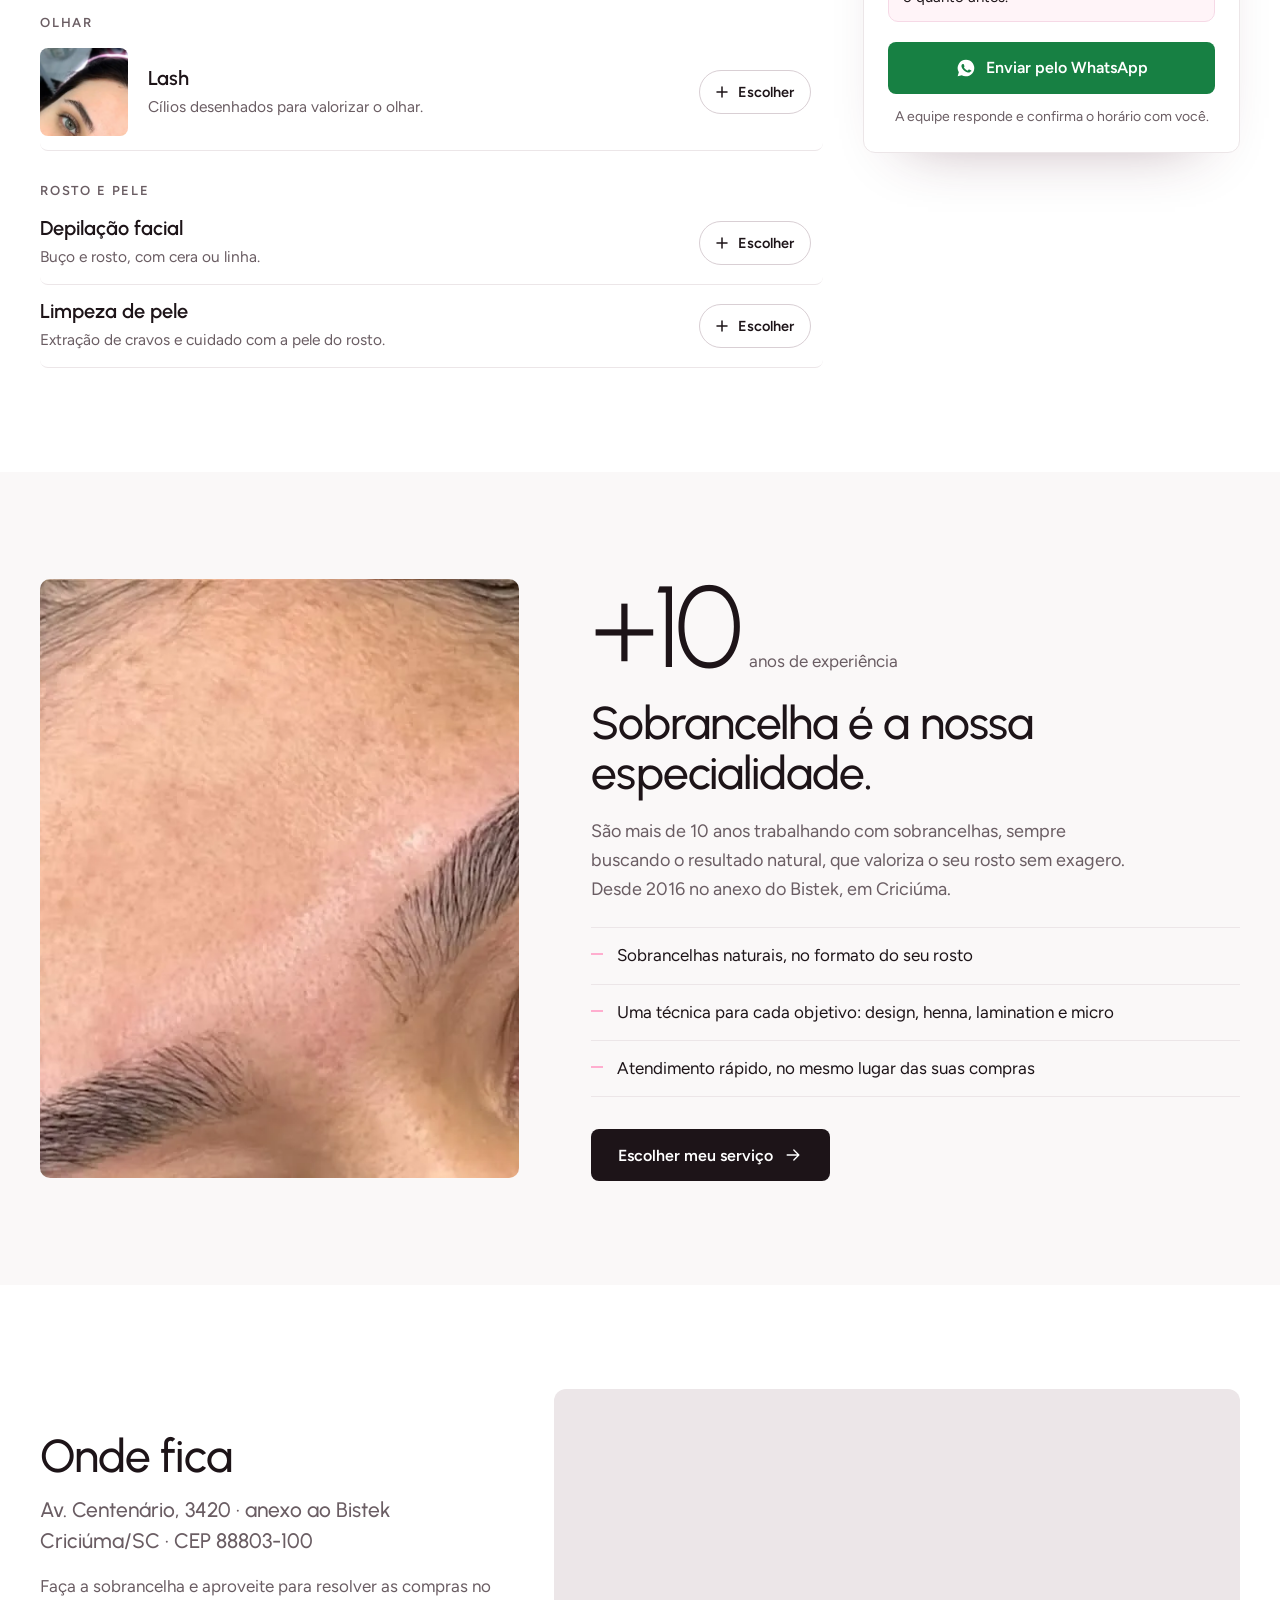
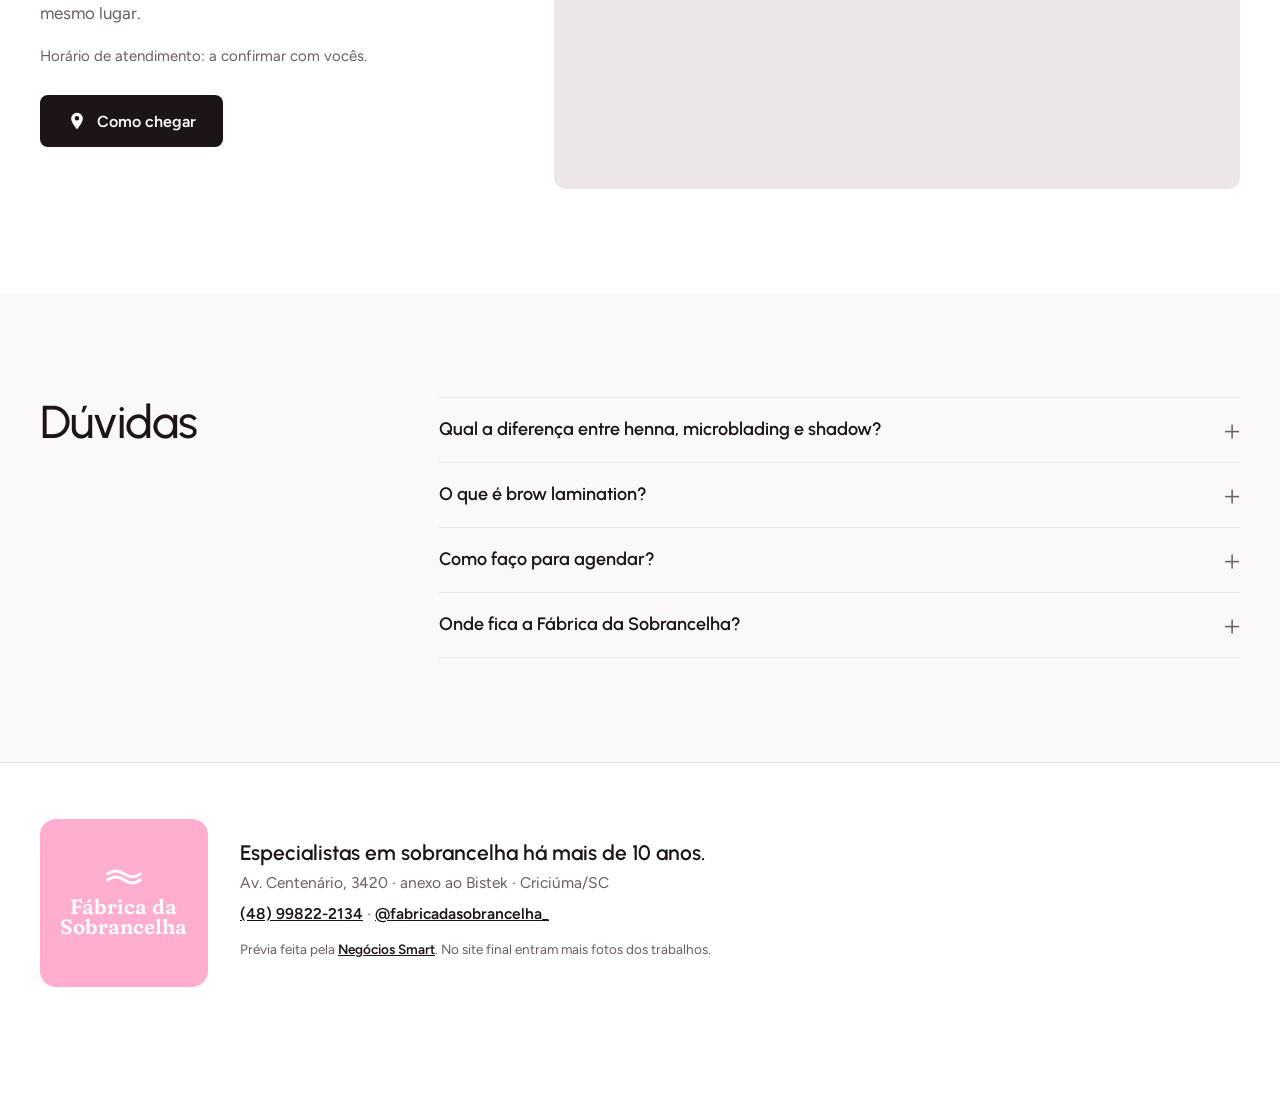
==== commit 3c3d3c47: "Logo como SVG (imagem vetorial, não texto) Co-Authored-By: Claude Opus 5.5 <noreply@anthropic.com>" ====
--- a/v6/index.html
+++ b/v6/index.html
@@ -17,7 +17,7 @@
 <link rel="preload" as="font" type="font/woff2" href="../assets/fonts/fraunces-latin.woff2" crossorigin>
 <link rel="preload" as="font" type="font/woff2" href="../assets/fonts/urbanist-latin.woff2" crossorigin>
 <link rel="preload" as="font" type="font/woff2" href="../assets/fonts/figtree-latin.woff2" crossorigin>
-<link rel="stylesheet" href="../assets/fabrica-v6.css?v=3">
+<link rel="stylesheet" href="../assets/fabrica-v6.css?v=4">
 <script type="application/ld+json">
 {
   "@context": "https://schema.org",
@@ -64,7 +64,7 @@
   <!-- Herói: a marca no centro -->
   <section class="heroi">
     <div class="heroi-marca">
-      <div class="logo-vetor" role="img" aria-label="Fábrica da Sobrancelha"><svg class="ondas" viewBox="0 0 120 56" aria-hidden="true"><path d="M8 22c17-12 35-12 52 0s35 12 52 0M8 41c17-12 35-12 52 0s35 12 52 0"/></svg><span aria-hidden="true">Fábrica da<br>Sobrancelha</span></div>
+      <div class="logo-vetor" role="img" aria-label="Fábrica da Sobrancelha"><svg class="ondas" viewBox="0 0 120 56" aria-hidden="true"><path d="M8 22c17-12 35-12 52 0s35 12 52 0M8 41c17-12 35-12 52 0s35 12 52 0"/></svg><svg class="wm" viewBox="-2 0 620 222" aria-hidden="true"><text x="0" y="100">Fábrica da</text><text x="0" y="198">Sobrancelha</text></svg></div>
       <h1 class="titulo">Especialistas em <b>sobrancelha</b> há mais de 10 anos</h1>
       <p class="lead">Sobrancelhas naturais, desenhadas para o seu rosto. Design, henna, brow lamination, micro e lash, no anexo do Bistek, em Criciúma.</p>
       <div class="acoes">
@@ -171,7 +171,7 @@
 
 <footer class="rodape">
   <div class="wrap rodape-in">
-    <div class="logo-bloco" role="img" aria-label="Fábrica da Sobrancelha"><svg class="ondas" viewBox="0 0 120 56" aria-hidden="true"><path d="M8 22c17-12 35-12 52 0s35 12 52 0M8 41c17-12 35-12 52 0s35 12 52 0"/></svg><span aria-hidden="true">Fábrica da<br>Sobrancelha</span></div>
+    <div class="logo-bloco" role="img" aria-label="Fábrica da Sobrancelha"><svg class="ondas" viewBox="0 0 120 56" aria-hidden="true"><path d="M8 22c17-12 35-12 52 0s35 12 52 0M8 41c17-12 35-12 52 0s35 12 52 0"/></svg><svg class="wm" viewBox="-2 0 620 222" aria-hidden="true"><text x="308" y="100" text-anchor="middle">Fábrica da</text><text x="308" y="198" text-anchor="middle">Sobrancelha</text></svg></div>
     <div class="rodape-txt">
       <p class="rodape-frase">Especialistas em sobrancelha há mais de 10 anos.</p>
       <p>Av. Centenário, 3420 · anexo ao Bistek · Criciúma/SC</p>
--- a/assets/fabrica-v6.css
+++ b/assets/fabrica-v6.css
@@ -281,3 +281,13 @@
 
 .barra-cel { transition: transform .3s ease; }
 .barra-cel.oculta { transform: translateY(110%); }
+
+/* logo em SVG: é imagem, não texto (como um arquivo de logo) */
+.wm { display: block; height: auto; overflow: visible; }
+.wm text { font: 600 100px var(--marca); font-variation-settings: "opsz" 9; fill: #fff; }
+.logo-vetor .wm { width: clamp(300px, 36vw, 560px); }
+.logo-bloco .wm { width: 128px; }
+@media (max-width: 640px) {
+  .logo-vetor .wm { width: min(100%, 330px); }
+  .logo-bloco .wm { width: 98px; }
+}
